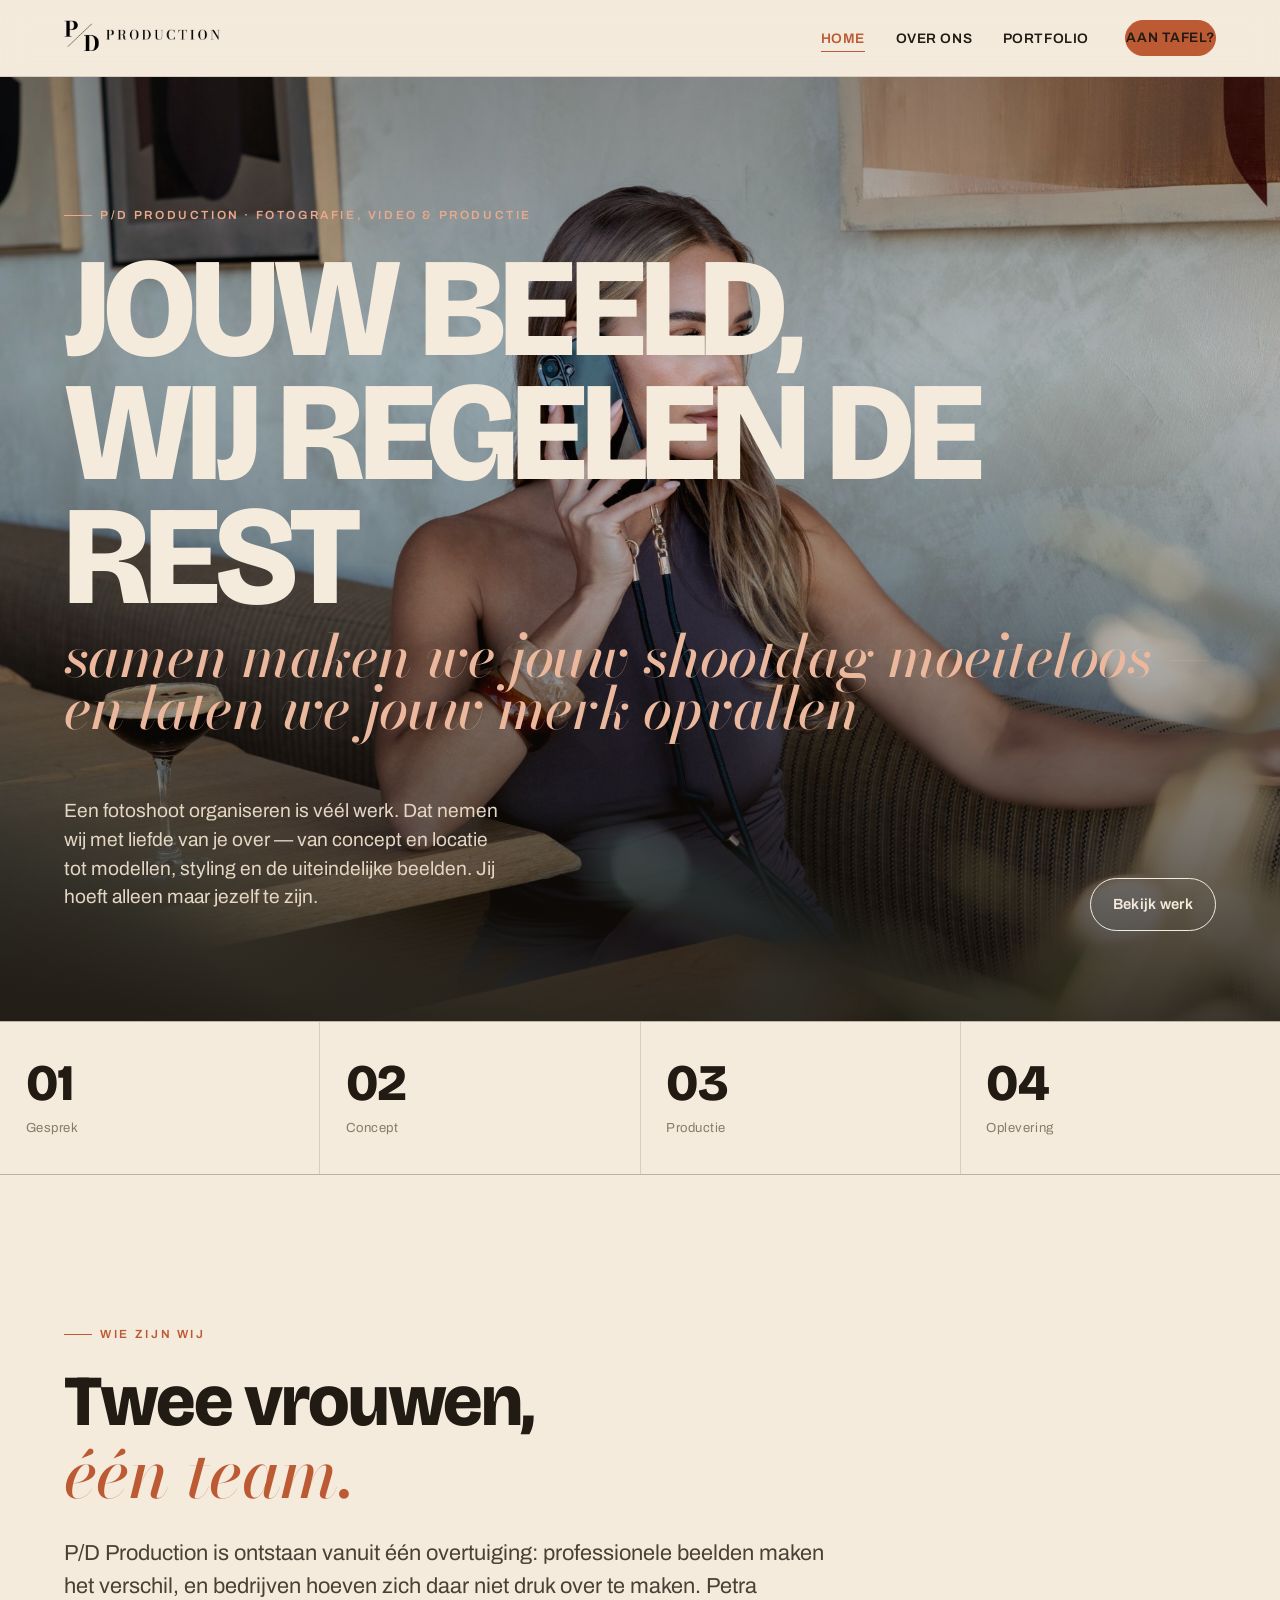
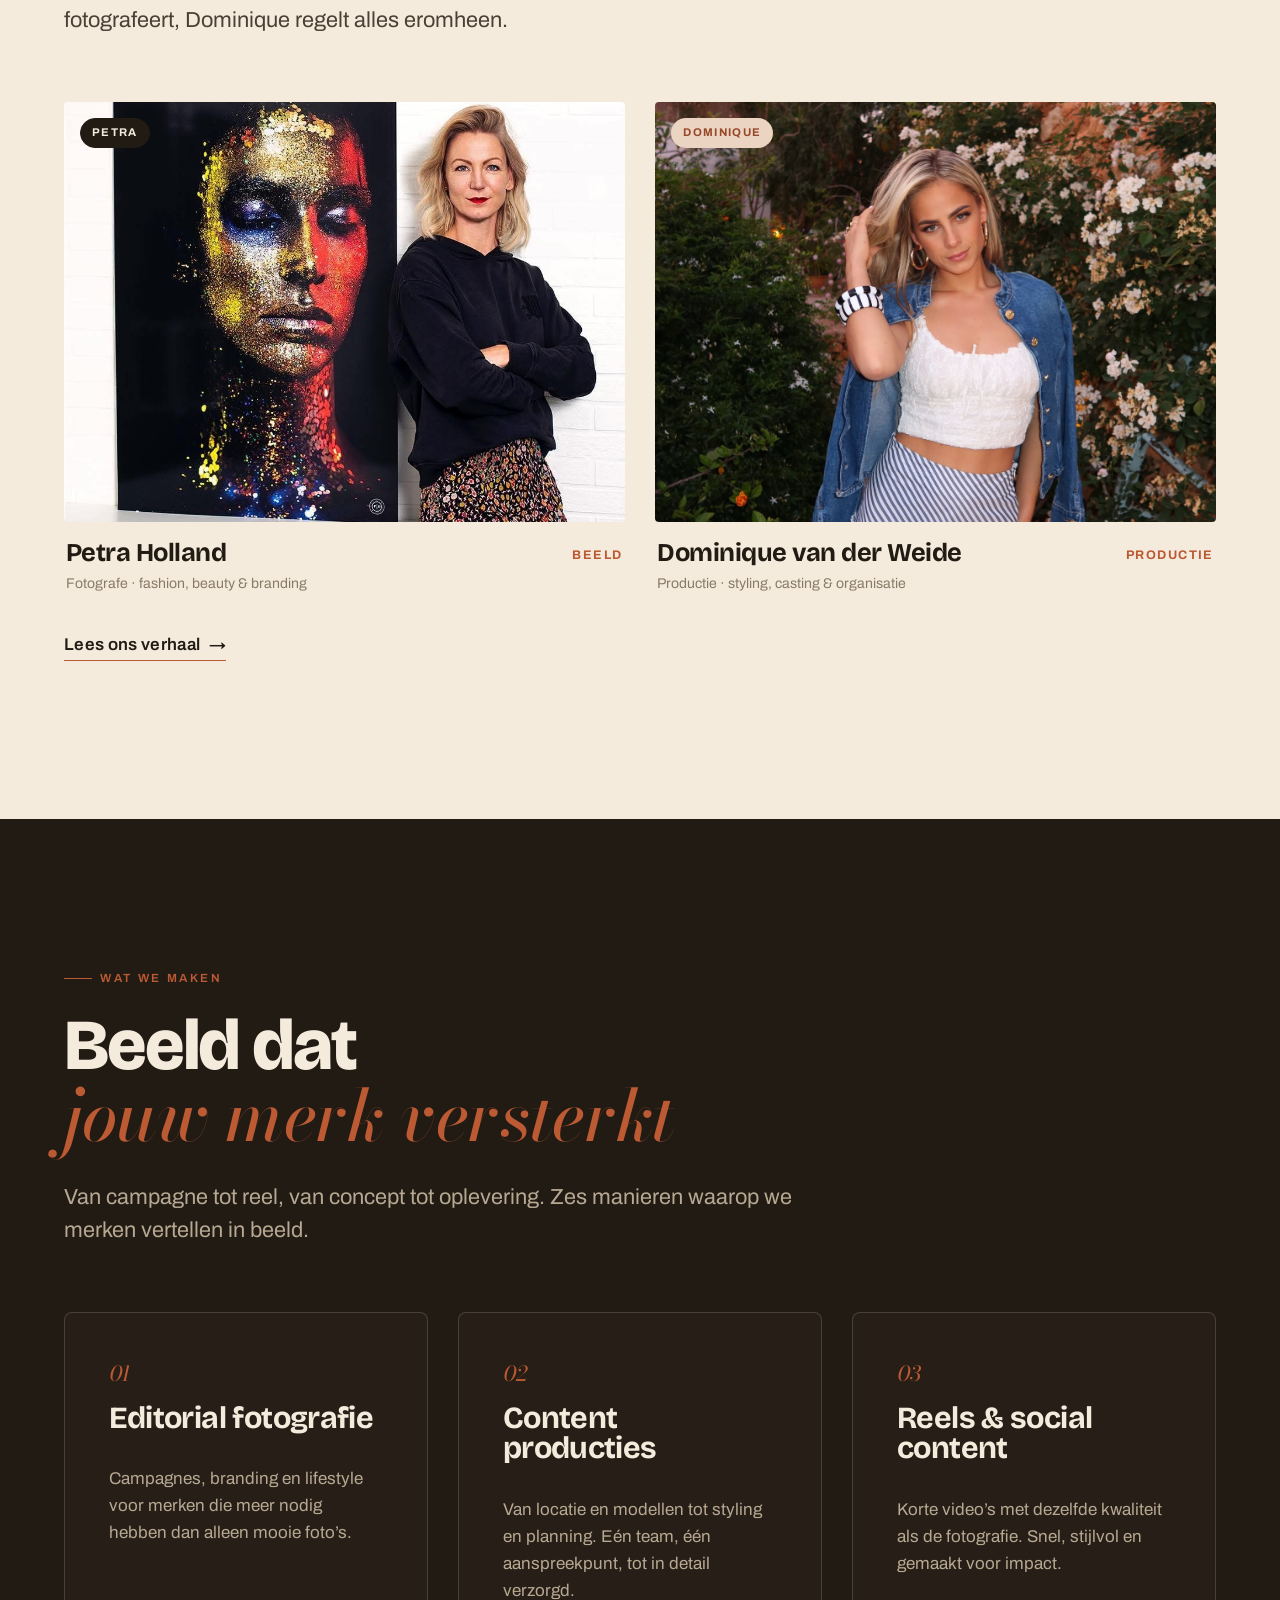
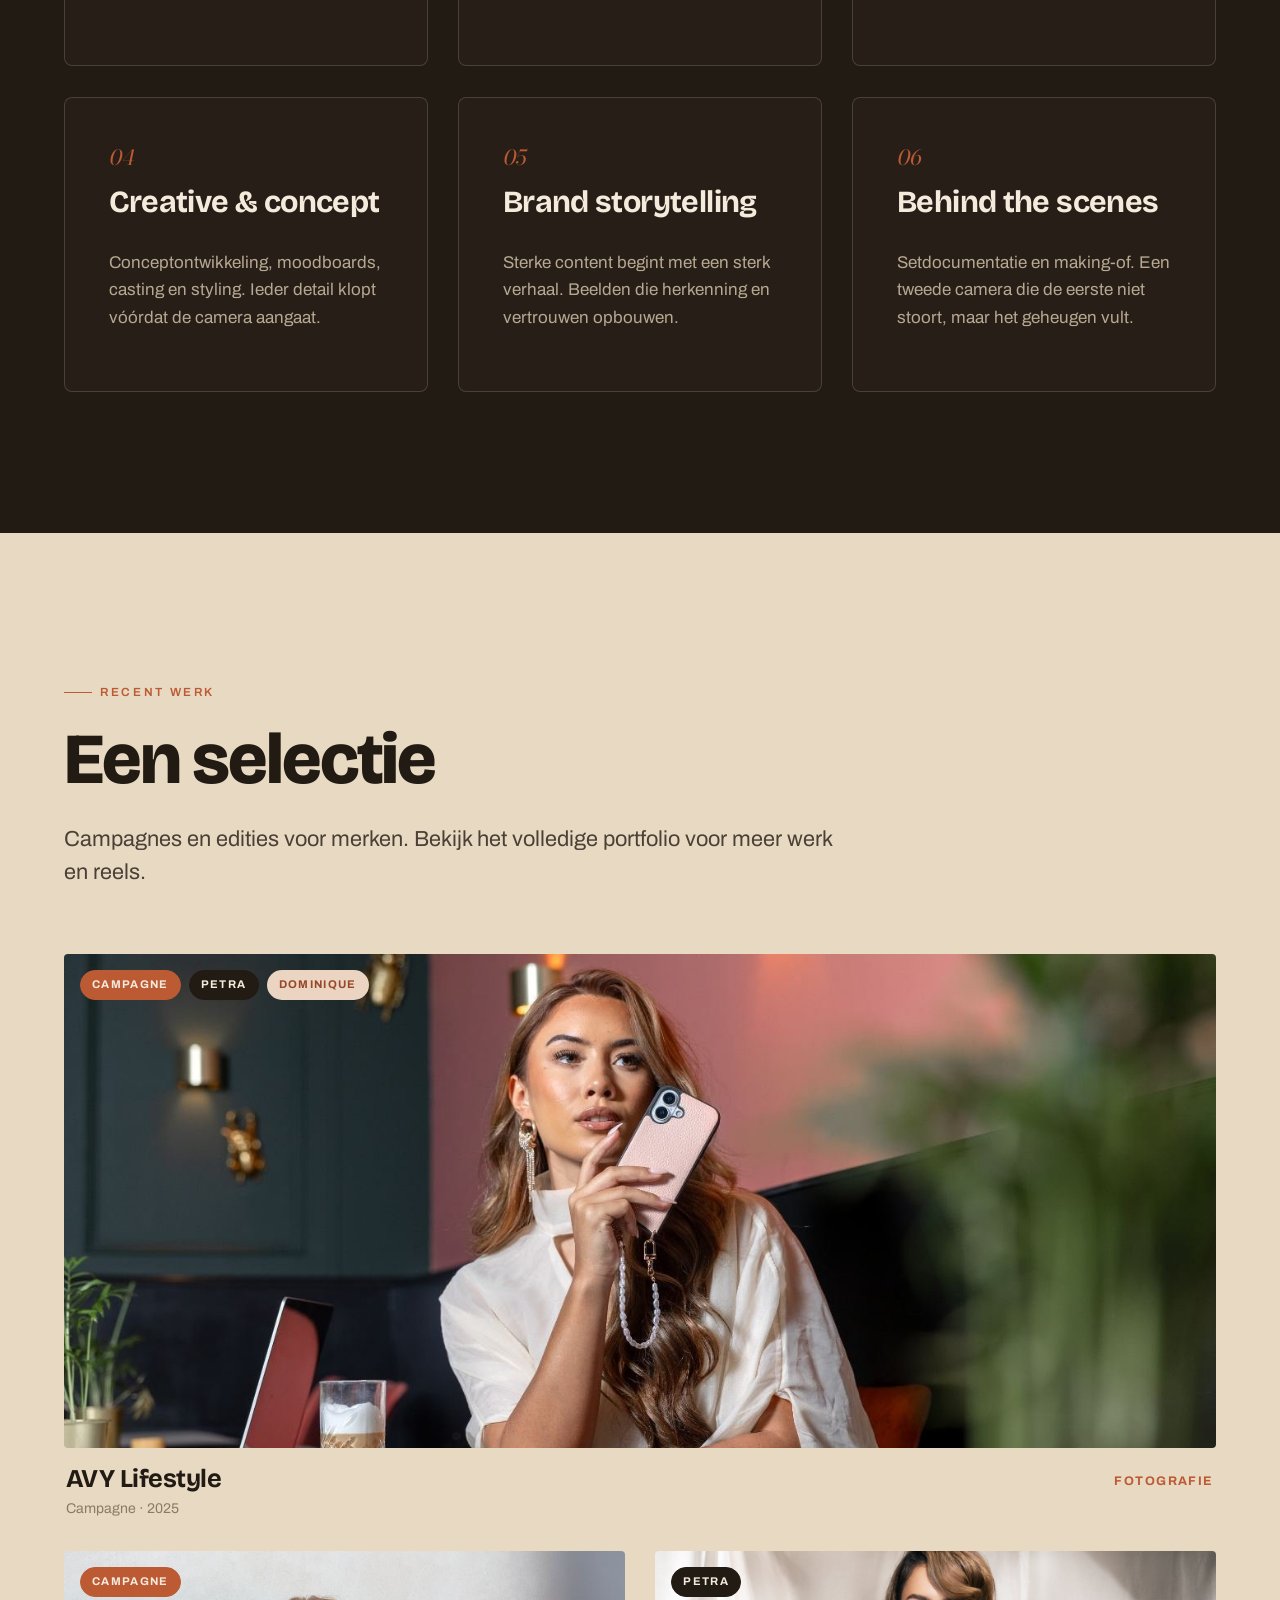
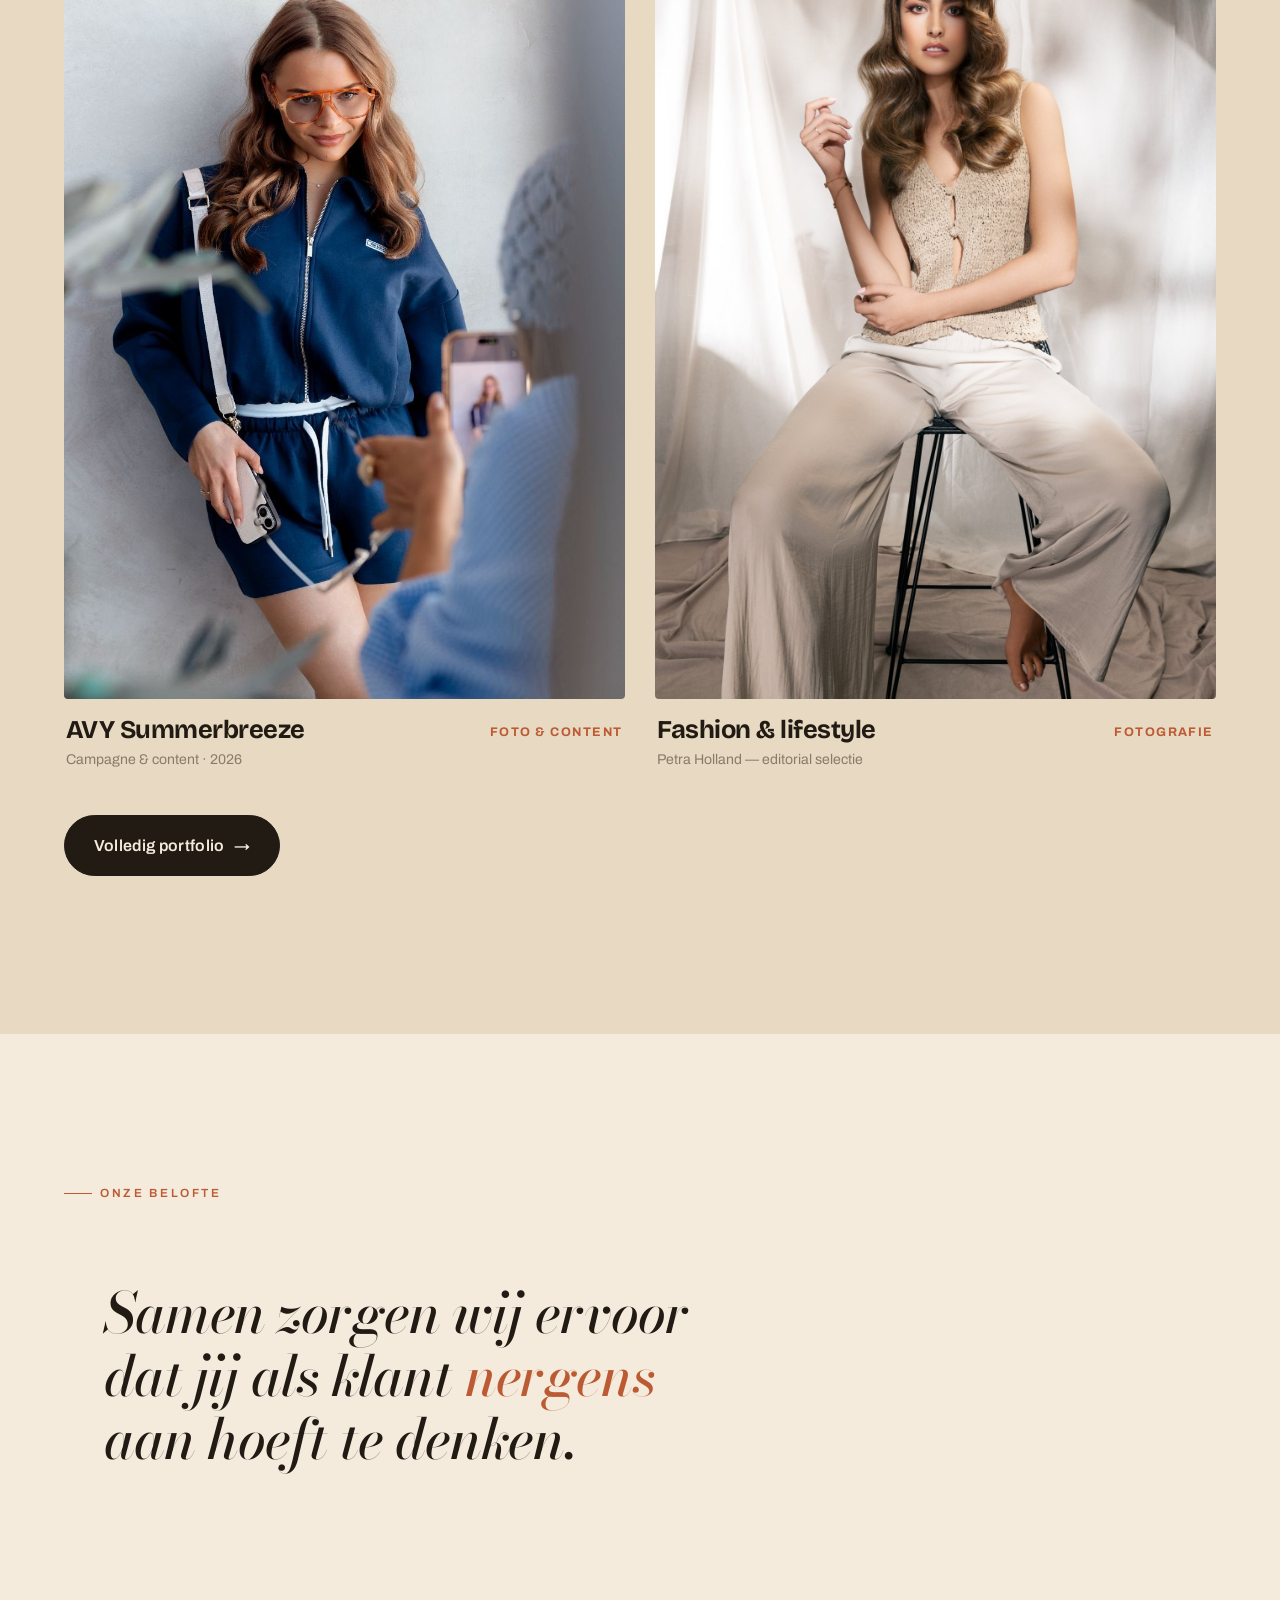
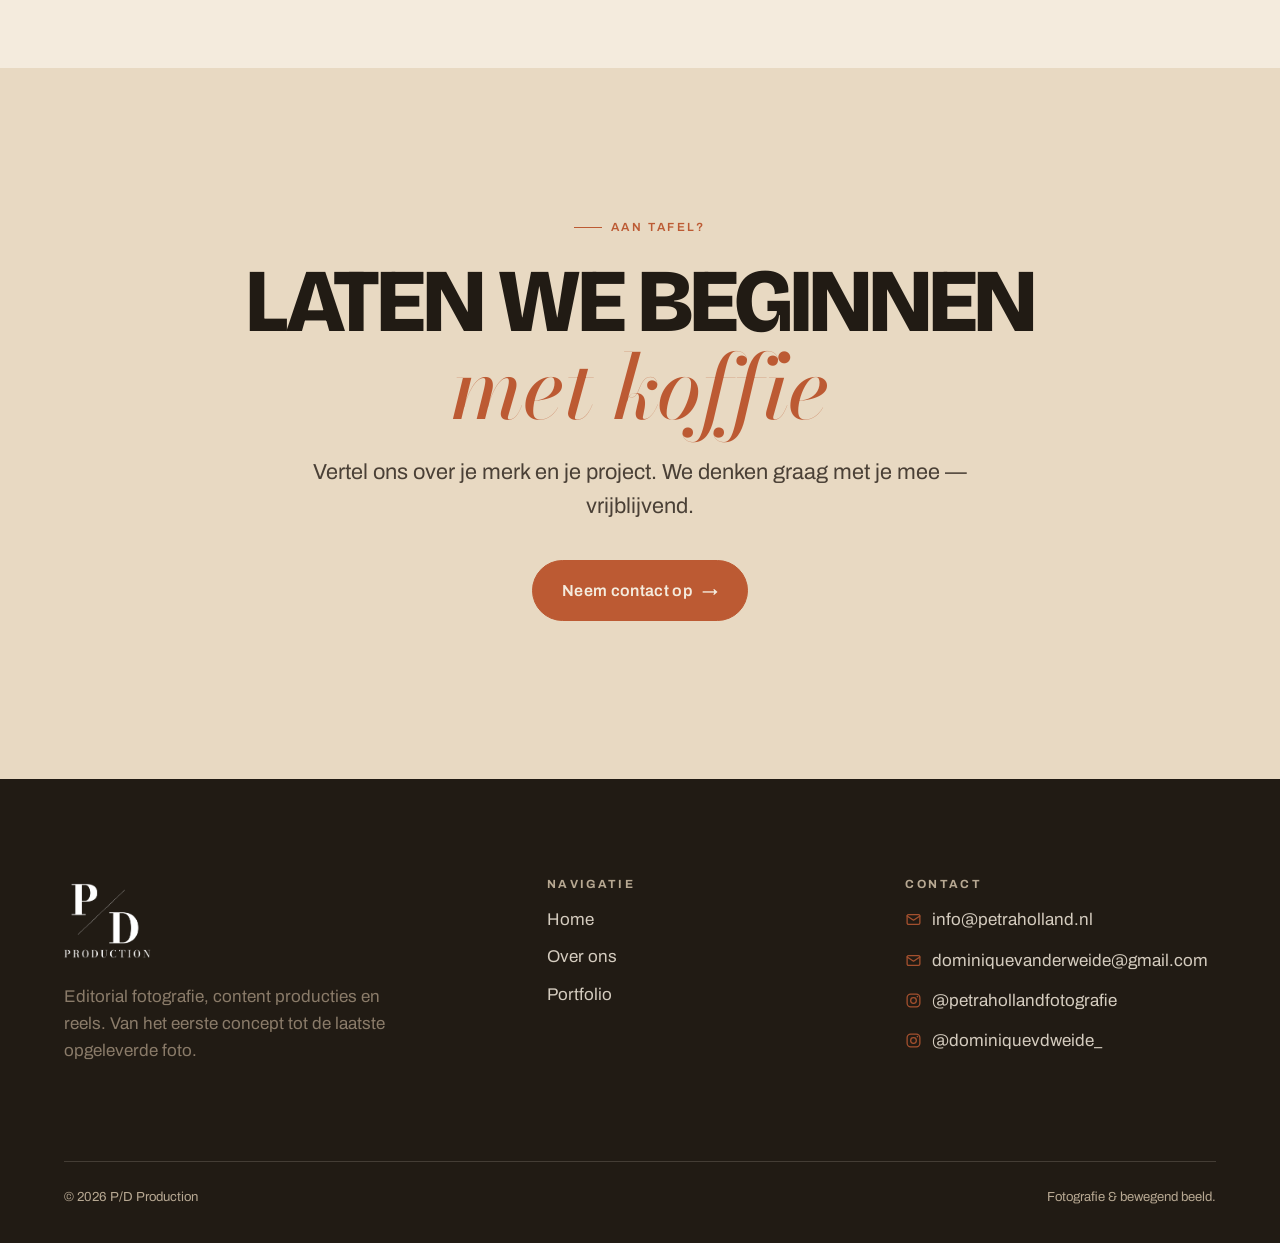
==== index.html @ 67fd585c "site" ====
<!DOCTYPE html>
<html lang="nl">
<head>
<meta charset="UTF-8" />
<meta name="viewport" content="width=device-width, initial-scale=1.0" />
<title>P/D Production — Fotografie &amp; bewegend beeld</title>
<meta name="description" content="P/D Production — Petra Holland & Dominique van der Weide. Editorial fotografie, content producties en reels voor merken. Wij maken content die verbindt." />
<link rel="preconnect" href="https://fonts.googleapis.com" />
<link rel="preconnect" href="https://fonts.gstatic.com" crossorigin />
<link href="https://fonts.googleapis.com/css2?family=Archivo:wght@400;500;600;700&family=Bodoni+Moda:ital,opsz,wght@0,6..96,500;0,6..96,600;1,6..96,500;1,6..96,600&family=Bricolage+Grotesque:opsz,wght@12..96,400;12..96,600;12..96,700;12..96,800&display=swap" rel="stylesheet" />
<link rel="stylesheet" href="styles.css" />
</head>
<body>

<!-- ============ NAV ============ -->
<header class="site-nav" data-screen-label="nav">
  <div class="container nav-inner">
    <a class="brand" href="index.html" aria-label="P/D Production — home"><img class="brand-logo" src="images/logo.png" alt="P/D Production" /></a>
    <button class="nav-toggle" aria-label="Menu" aria-expanded="false"><span></span></button>
    <ul class="nav-links">
      <li><a href="index.html" aria-current="page">Home</a></li>
      <li><a href="over-ons.html">Over ons</a></li>
      <li><a href="portfolio.html">Portfolio</a></li>
      <li class="nav-cta"><a class="btn btn--solid" href="contact.html">Aan tafel?</a></li>
    </ul>
  </div>
</header>

<main>

<!-- ============ HERO ============ -->
<section class="hero" data-screen-label="hero">
  <div class="hero__media">
    <img src="images/hero.jpeg" alt="P/D Production — branding fotografie" />
  </div>
  <div class="hero__scrim"></div>
  <div class="container hero__inner">
    <p class="eyebrow reveal">P/D Production · Fotografie, video &amp; productie</p>
    <h1 class="hero__title reveal" data-delay="1">Jouw beeld,<br />wij regelen de rest<span class="serif-accent">samen maken we jouw shootdag moeiteloos — en laten we jouw merk opvallen</span></h1>
    <div class="hero__row reveal" data-delay="2">
      <p class="hero__sub">Een fotoshoot organiseren is véél werk. Dat nemen wij met liefde van je over — van concept en locatie tot modellen, styling en de uiteindelijke beelden. Jij hoeft alleen maar jezelf te zijn.</p>
      <div class="hero__actions">
        <a class="btn btn--ghost" href="portfolio.html" style="--c:var(--on-dark);">Bekijk werk</a>
      </div>
    </div>
  </div>
</section>

<!-- ============ PROCESS STRIP ============ -->
<section aria-label="Werkwijze">
  <div class="metastrip">
    <div class="reveal"><div class="num">01</div><div class="lbl">Gesprek</div></div>
    <div class="reveal" data-delay="1"><div class="num">02</div><div class="lbl">Concept</div></div>
    <div class="reveal" data-delay="2"><div class="num">03</div><div class="lbl">Productie</div></div>
    <div class="reveal" data-delay="3"><div class="num">04</div><div class="lbl">Oplevering</div></div>
  </div>
</section>

<!-- ============ INTRO ============ -->
<section class="section">
  <div class="container">
    <div class="sec-head">
      <div>
        <p class="eyebrow reveal">Wie zijn wij</p>
        <h2 class="h-xl reveal" data-delay="1">Twee vrouwen,<br /><span class="serif-accent">één team.</span></h2>
      </div>
      <p class="lead measure reveal" data-delay="2">P/D Production is ontstaan vanuit één overtuiging: professionele beelden maken het verschil, en bedrijven hoeven zich daar niet druk over te maken. Petra fotografeert, Dominique regelt alles eromheen.</p>
    </div>
    <div class="proj-grid">
      <a class="proj reveal" href="over-ons.html#petra">
        <div class="proj__media ar-4-3">
          <div class="proj__tags"><span class="tag tag--pet">Petra</span></div>
          <img src="images/petra.jpg" alt="Petra Holland" />
        </div>
        <div class="proj__body">
          <div><div class="proj__title">Petra Holland</div><div class="proj__meta">Fotografe · fashion, beauty &amp; branding</div></div>
          <span class="proj__cat">Beeld</span>
        </div>
      </a>
      <a class="proj reveal" data-delay="1" href="over-ons.html#dominique">
        <div class="proj__media ar-4-3">
          <div class="proj__tags"><span class="tag tag--dom">Dominique</span></div>
          <img src="images/dominique.jpg" alt="Dominique van der Weide" />
        </div>
        <div class="proj__body">
          <div><div class="proj__title">Dominique van der Weide</div><div class="proj__meta">Productie · styling, casting &amp; organisatie</div></div>
          <span class="proj__cat">Productie</span>
        </div>
      </a>
    </div>
    <p style="margin-top:36px;" class="reveal"><a class="text-link" href="over-ons.html">Lees ons verhaal <span aria-hidden="true">→</span></a></p>
  </div>
</section>

<!-- ============ SERVICES ============ -->
<section class="section section--dark" id="diensten" data-screen-label="diensten">
  <div class="container">
    <div class="sec-head">
      <div>
        <p class="eyebrow reveal">Wat we maken</p>
        <h2 class="h-xl reveal" data-delay="1">Beeld dat<br /><span class="serif-accent">jouw merk versterkt</span></h2>
      </div>
      <p class="lead measure reveal" data-delay="2">Van campagne tot reel, van concept tot oplevering. Zes manieren waarop we merken vertellen in beeld.</p>
    </div>

    <div class="svc-grid svc-grid--3">
      <article class="svc reveal"><div class="svc__num">01</div><h3 class="svc__title">Editorial fotografie</h3><p class="muted">Campagnes, branding en lifestyle voor merken die meer nodig hebben dan alleen mooie foto&rsquo;s.</p></article>
      <article class="svc reveal" data-delay="1"><div class="svc__num">02</div><h3 class="svc__title">Content producties</h3><p class="muted">Van locatie en modellen tot styling en planning. Eén team, één aanspreekpunt, tot in detail verzorgd.</p></article>
      <article class="svc reveal" data-delay="2"><div class="svc__num">03</div><h3 class="svc__title">Reels &amp; social content</h3><p class="muted">Korte video&rsquo;s met dezelfde kwaliteit als de fotografie. Snel, stijlvol en gemaakt voor impact.</p></article>
      <article class="svc reveal"><div class="svc__num">04</div><h3 class="svc__title">Creative &amp; concept</h3><p class="muted">Conceptontwikkeling, moodboards, casting en styling. Ieder detail klopt vóórdat de camera aangaat.</p></article>
      <article class="svc reveal" data-delay="1"><div class="svc__num">05</div><h3 class="svc__title">Brand storytelling</h3><p class="muted">Sterke content begint met een sterk verhaal. Beelden die herkenning en vertrouwen opbouwen.</p></article>
      <article class="svc reveal" data-delay="2"><div class="svc__num">06</div><h3 class="svc__title">Behind the scenes</h3><p class="muted">Setdocumentatie en making-of. Een tweede camera die de eerste niet stoort, maar het geheugen vult.</p></article>
    </div>
  </div>
</section>

<!-- ============ FEATURED WORK ============ -->
<section class="section section--sand" data-screen-label="featured-werk">
  <div class="container">
    <div class="sec-head">
      <div>
        <p class="eyebrow reveal">Recent werk</p>
        <h2 class="h-xl reveal" data-delay="1">Een selectie</h2>
      </div>
      <p class="lead measure reveal" data-delay="2">Campagnes en edities voor merken. Bekijk het volledige portfolio voor meer werk en reels.</p>
    </div>

    <div class="proj-grid">
      <article class="proj proj--wide reveal">
        <div class="proj__media ar-21-9">
          <div class="proj__tags"><span class="tag tag--accent">Campagne</span><span class="tag tag--pet">Petra</span><span class="tag tag--dom">Dominique</span></div>
          <img src="images/image11.jpeg" alt="AVY Lifestyle — campagne 2025" />
        </div>
        <div class="proj__body">
          <div><div class="proj__title">AVY Lifestyle</div><div class="proj__meta">Campagne · 2025</div></div>
          <span class="proj__cat">Fotografie</span>
        </div>
      </article>

      <article class="proj proj--tall reveal">
        <div class="proj__media ar-3-4">
          <div class="proj__tags"><span class="tag tag--accent">Campagne</span></div>
          <img src="images/image5.jpeg" alt="AVY Summerbreeze — campagne 2026" />
        </div>
        <div class="proj__body">
          <div><div class="proj__title">AVY Summerbreeze</div><div class="proj__meta">Campagne &amp; content · 2026</div></div>
          <span class="proj__cat">Foto &amp; content</span>
        </div>
      </article>

      <article class="proj proj--tall reveal" data-delay="1">
        <div class="proj__media ar-3-4">
          <div class="proj__tags"><span class="tag tag--pet">Petra</span></div>
          <img src="images/image17.jpeg" alt="Petra Holland — fashion editorial" />
        </div>
        <div class="proj__body">
          <div><div class="proj__title">Fashion &amp; lifestyle</div><div class="proj__meta">Petra Holland — editorial selectie</div></div>
          <span class="proj__cat">Fotografie</span>
        </div>
      </article>
    </div>

    <p style="margin-top:44px;" class="reveal"><a class="btn btn--ink btn--lg" href="portfolio.html">Volledig portfolio <span class="arrow" aria-hidden="true">→</span></a></p>
  </div>
</section>

<!-- ============ QUOTE ============ -->
<section class="section">
  <div class="container">
    <p class="eyebrow reveal">Onze belofte</p>
    <blockquote class="bigquote reveal" data-delay="1">Samen zorgen wij ervoor dat jij als klant <em>nergens</em> aan hoeft te denken.</blockquote>
  </div>
</section>

<!-- ============ CTA ============ -->
<section class="section section--sand cta" data-screen-label="cta">
  <div class="container">
    <p class="eyebrow eyebrow--center reveal">Aan tafel?</p>
    <h2 class="cta__title reveal" data-delay="1">Laten we beginnen<br /><span class="serif-accent">met koffie</span></h2>
    <p class="lead reveal" data-delay="2" style="margin:24px auto 36px;text-align:center;">Vertel ons over je merk en je project. We denken graag met je mee — vrijblijvend.</p>
    <p class="reveal" data-delay="3"><a class="btn btn--solid btn--lg" href="contact.html">Neem contact op <span class="arrow" aria-hidden="true">→</span></a></p>
  </div>
</section>

</main>

<!-- ============ FOOTER ============ -->
<footer class="site-footer">
  <div class="container">
    <div class="footer-grid">
      <div>
        <img class="footer-logo" src="images/logo-white.png" alt="P/D Production" />
        <p class="muted" style="max-width:34ch;margin-top:20px;">Editorial fotografie, content producties en reels. Van het eerste concept tot de laatste opgeleverde foto.</p>
      </div>
      <div class="footer-col">
        <h4>Navigatie</h4>
        <ul>
          <li><a href="index.html">Home</a></li>
          <li><a href="over-ons.html">Over ons</a></li>
          <li><a href="portfolio.html">Portfolio</a></li>
            </ul>
      </div>
      <div class="footer-col">
        <h4>Contact</h4>
        <ul class="contact-list">
          <li><a href="mailto:info@petraholland.nl"><svg viewBox="0 0 24 24" fill="none" stroke="currentColor" stroke-width="1.8" stroke-linecap="round" stroke-linejoin="round"><rect x="3" y="5" width="18" height="14" rx="2"/><path d="m3 7 9 6 9-6"/></svg>info@petraholland.nl</a></li>
          <li><a href="mailto:dominiquevanderweide@gmail.com"><svg viewBox="0 0 24 24" fill="none" stroke="currentColor" stroke-width="1.8" stroke-linecap="round" stroke-linejoin="round"><rect x="3" y="5" width="18" height="14" rx="2"/><path d="m3 7 9 6 9-6"/></svg>dominiquevanderweide@gmail.com</a></li>
          <li><a href="https://instagram.com/petrahollandfotografie" target="_blank" rel="noopener"><svg viewBox="0 0 24 24" fill="none" stroke="currentColor" stroke-width="1.8" stroke-linecap="round" stroke-linejoin="round"><rect x="3" y="3" width="18" height="18" rx="5"/><circle cx="12" cy="12" r="4"/><circle cx="17.5" cy="6.5" r="1.1" fill="currentColor" stroke="none"/></svg>@petrahollandfotografie</a></li>
          <li><a href="https://instagram.com/dominiquevdweide_" target="_blank" rel="noopener"><svg viewBox="0 0 24 24" fill="none" stroke="currentColor" stroke-width="1.8" stroke-linecap="round" stroke-linejoin="round"><rect x="3" y="3" width="18" height="18" rx="5"/><circle cx="12" cy="12" r="4"/><circle cx="17.5" cy="6.5" r="1.1" fill="currentColor" stroke="none"/></svg>@dominiquevdweide_</a></li>
        </ul>
      </div>
    </div>
    <div class="footer-bottom">
      <span>© <span data-year>2026</span> P/D Production</span>
      <span>Fotografie &amp; bewegend beeld.</span>
    </div>
  </div>
</footer>

<!-- ============ VIDEO MODAL ============ -->
<div class="video-modal" id="video-modal" aria-hidden="true" role="dialog" aria-modal="true" aria-label="Video">
  <div class="video-modal__dialog">
    <div class="video-modal__head">
      <span class="video-modal__title">Reel</span>
      <button class="video-modal__close" data-close aria-label="Sluiten"><svg viewBox="0 0 24 24" fill="none" stroke="currentColor" stroke-width="2"><path d="M6 6l12 12M18 6L6 18"/></svg></button>
    </div>
    <div class="video-modal__stage">
      <iframe class="video-modal__frame" allow="autoplay; fullscreen; picture-in-picture" allowfullscreen style="display:none;"></iframe>
      <div class="video-modal__placeholder">
        <span class="pico"><svg viewBox="0 0 24 24" fill="currentColor"><path d="M8 5v14l11-7z"/></svg></span>
        <strong>Reel laden…</strong>
        <p style="margin:0;max-width:42ch;">Lukt het afspelen niet? Controleer in Vimeo of insluiten is toegestaan.</p>
      </div>
    </div>
  </div>
</div>

<template id="__bundler_thumbnail" data-bg-color="#F4EBDD">
  <svg viewBox="0 0 1200 800" xmlns="http://www.w3.org/2000/svg">
    <rect width="1200" height="800" fill="#F4EBDD"/>
    <text x="600" y="430" text-anchor="middle" font-family="Georgia, 'Times New Roman', serif" font-size="300" fill="#211B14">P/D</text>
    <text x="600" y="520" text-anchor="middle" font-family="Georgia, serif" font-size="58" letter-spacing="20" fill="#211B14">PRODUCTION</text>
  </svg>
</template>

<script src="site.js"></script>
<script src="tweaks.js"></script>
</body>
</html>
---- styles.css ----
/* =========================================================
   Dominique & Petra — shared stylesheet
   Bold editorial · warm & earthy
   ========================================================= */

:root {
  /* Palette — warm earthy */
  --paper:      #F4EBDD;  /* primary cream background */
  --sand:       #E8D9C2;  /* secondary panel */
  --sand-soft:  #EFE3D2;
  --ink:        #211B14;  /* deep espresso (near-black, warm) */
  --ink-soft:   #4A4036;
  --muted:      #8A7B69;
  --accent:     #BC5A33;  /* terracotta */
  --accent-deep:#97431F;
  --on-dark:    #F4EBDD;
  --on-dark-mut:#B7A892;
  --line:       rgba(33, 27, 20, 0.14);
  --line-dark:  rgba(244, 235, 221, 0.16);

  /* Type */
  --font-display: "Bricolage Grotesque", system-ui, sans-serif;
  --font-serif:   "Bodoni Moda", Georgia, serif;
  --font-body:    "Archivo", system-ui, sans-serif;

  /* Spacing & shape */
  --r:    4px;
  --r-lg: 8px;
  --container: 1280px;
  --gutter: clamp(20px, 5vw, 64px);

  --ease: cubic-bezier(0.22, 1, 0.36, 1);
}

/* ---------- Reset ---------- */
*, *::before, *::after { box-sizing: border-box; }
html { -webkit-text-size-adjust: 100%; scroll-behavior: smooth; }
@media (prefers-reduced-motion: reduce) { html { scroll-behavior: auto; } }
body {
  margin: 0;
  background: var(--paper);
  color: var(--ink);
  font-family: var(--font-body);
  font-size: 17px;
  line-height: 1.6;
  -webkit-font-smoothing: antialiased;
  text-rendering: optimizeLegibility;
}
img { display: block; max-width: 100%; }
a { color: inherit; text-decoration: none; }
button { font: inherit; color: inherit; cursor: pointer; }
::selection { background: var(--accent); color: var(--paper); }

/* ---------- Layout helpers ---------- */
.container { width: 100%; max-width: var(--container); margin-inline: auto; padding-inline: var(--gutter); }
.section { padding-block: clamp(72px, 11vw, 156px); }
.section--tight { padding-block: clamp(48px, 7vw, 96px); }
.section--dark { background: var(--ink); color: var(--on-dark); }
.section--sand { background: var(--sand); }
.section--dark .muted,
.section--dark .lead { color: var(--on-dark-mut); }

/* ---------- Typography ---------- */
.eyebrow {
  font-family: var(--font-body);
  font-size: 0.74rem;
  font-weight: 600;
  letter-spacing: 0.22em;
  text-transform: uppercase;
  color: var(--accent);
  display: inline-flex;
  align-items: center;
  gap: 0.7em;
  margin: 0 0 1.4rem;
}
.eyebrow::before {
  content: "";
  width: 28px; height: 1px;
  background: currentColor;
  display: inline-block;
}
.eyebrow--center { justify-content: center; }

h1, h2, h3, h4 { font-family: var(--font-display); font-weight: 800; line-height: 0.98; letter-spacing: -0.02em; margin: 0; }
.display {
  font-size: clamp(3.1rem, 9.4vw, 8.6rem);
  line-height: 0.92;
  letter-spacing: -0.035em;
  text-transform: uppercase;
}
/* Page headers — safer scale so long words never collide with following text */
.page-title {
  font-family: var(--font-display); font-weight: 800;
  font-size: clamp(2.7rem, 6.6vw, 5.9rem);
  line-height: 0.95; letter-spacing: -0.035em; text-transform: uppercase;
  text-wrap: balance; margin: 0;
}
.h-xl { font-size: clamp(2.4rem, 5.6vw, 4.6rem); line-height: 0.98; letter-spacing: -0.03em; }
.h-lg { font-size: clamp(1.9rem, 3.6vw, 3rem); }
.h-md { font-size: clamp(1.45rem, 2.4vw, 2rem); }
.serif-accent { font-family: var(--font-serif); font-style: italic; font-weight: 500; letter-spacing: -0.01em; text-transform: none; color: var(--accent); }
.lead { font-size: clamp(1.12rem, 1.7vw, 1.42rem); line-height: 1.55; color: var(--ink-soft); max-width: 60ch; }
.muted { color: var(--muted); }
.measure { max-width: 64ch; }

/* ---------- Buttons ---------- */
.btn {
  --c: var(--ink);
  display: inline-flex; align-items: center; gap: 0.6em;
  font-family: var(--font-body);
  font-weight: 600;
  font-size: 0.92rem;
  letter-spacing: 0.02em;
  padding: 0.95em 1.5em;
  border: 1.5px solid var(--c);
  border-radius: 100px;
  background: transparent;
  color: var(--c);
  white-space: nowrap;
  transition: background .35s var(--ease), color .35s var(--ease), transform .35s var(--ease);
}
.btn:hover { transform: translateY(-2px); }
.btn--solid { background: var(--accent); border-color: var(--accent); color: var(--paper); }
.btn--solid:hover { background: var(--accent-deep); border-color: var(--accent-deep); }
.btn--ink { background: var(--ink); border-color: var(--ink); color: var(--paper); }
.btn--ink:hover { background: var(--accent); border-color: var(--accent); }
.btn--ghost:hover { background: var(--ink); color: var(--paper); }
.section--dark .btn--ghost { --c: var(--on-dark); }
.section--dark .btn--ghost:hover { background: var(--paper); color: var(--ink); }
.btn .arrow { transition: transform .35s var(--ease); }
.btn:hover .arrow { transform: translateX(4px); }
.btn--lg { font-size: 1rem; padding: 1.05em 1.8em; }

.text-link {
  display: inline-flex; align-items: center; gap: 0.5em;
  font-weight: 600; letter-spacing: 0.02em;
  border-bottom: 1.5px solid var(--accent);
  padding-bottom: 2px;
  transition: gap .3s var(--ease), color .3s var(--ease);
}
.text-link:hover { gap: 0.9em; color: var(--accent); }

/* ---------- Navigation ---------- */
.site-nav {
  position: sticky; top: 0; z-index: 60;
  background: color-mix(in srgb, var(--paper) 86%, transparent);
  backdrop-filter: blur(14px);
  border-bottom: 1px solid var(--line);
}
.site-nav.on-dark { background: color-mix(in srgb, var(--ink) 80%, transparent); border-bottom-color: var(--line-dark); color: var(--on-dark); }
.nav-inner { display: flex; align-items: center; justify-content: space-between; height: 76px; }
.brand { display: flex; align-items: baseline; gap: 0.5ch; font-family: var(--font-display); font-weight: 800; font-size: 1.18rem; letter-spacing: -0.02em; text-transform: uppercase; }
.brand .amp { color: var(--accent); font-family: var(--font-serif); font-style: italic; font-weight: 500; text-transform: none; }
.nav-links { display: flex; align-items: center; gap: clamp(18px, 2.4vw, 40px); list-style: none; margin: 0; padding: 0; }
.nav-links a {
  font-size: 0.86rem; font-weight: 600; letter-spacing: 0.04em; text-transform: uppercase;
  padding: 6px 0; position: relative; color: inherit;
}
.nav-links a::after {
  content: ""; position: absolute; left: 0; bottom: 0; height: 1.5px; width: 0; background: var(--accent);
  transition: width .35s var(--ease);
}
.nav-links a:hover::after, .nav-links a[aria-current="page"]::after { width: 100%; }
.nav-links a[aria-current="page"] { color: var(--accent); }
.nav-cta { margin-left: 6px; }
.nav-toggle { display: none; width: 44px; height: 44px; border: none; background: none; align-items: center; justify-content: center; }
.nav-toggle span, .nav-toggle span::before, .nav-toggle span::after {
  content: ""; display: block; width: 24px; height: 2px; background: currentColor; transition: transform .3s var(--ease), opacity .3s var(--ease);
}
.nav-toggle span::before { transform: translateY(-7px); }
.nav-toggle span::after  { transform: translateY(5px); }
.nav-toggle[aria-expanded="true"] span { background: transparent; }
.nav-toggle[aria-expanded="true"] span::before { transform: rotate(45deg); }
.nav-toggle[aria-expanded="true"] span::after  { transform: rotate(-45deg); }

@media (max-width: 860px) {
  .nav-toggle { display: inline-flex; }
  .nav-links {
    position: fixed; inset: 76px 0 auto 0;
    flex-direction: column; align-items: flex-start; gap: 0;
    background: var(--ink); color: var(--on-dark);
    padding: 16px var(--gutter) 40px;
    transform: translateY(-120%); transition: transform .4s var(--ease);
    border-bottom: 1px solid var(--line-dark);
  }
  .nav-links.open { transform: translateY(0); }
  .nav-links a { font-size: 1.5rem; font-family: var(--font-display); padding: 14px 0; width: 100%; text-transform: none; letter-spacing: -0.01em; }
  .nav-links li { width: 100%; }
  .nav-cta { margin: 14px 0 0; }
}

/* ---------- Footer ---------- */
.site-footer { background: var(--ink); color: var(--on-dark); padding-block: clamp(56px, 8vw, 100px) 36px; }
.footer-grid { display: grid; grid-template-columns: 1.4fr 1fr 1fr; gap: 48px; align-items: start; }
.footer-mark { font-family: var(--font-display); font-weight: 800; font-size: clamp(2.4rem, 5vw, 3.6rem); line-height: 0.95; text-transform: uppercase; letter-spacing: -0.03em; }
.footer-mark .amp { color: var(--accent); font-family: var(--font-serif); font-style: italic; font-weight: 500; text-transform: none; }
.footer-col h4 { font-family: var(--font-body); font-size: 0.74rem; font-weight: 700; letter-spacing: 0.2em; text-transform: uppercase; color: var(--on-dark-mut); margin-bottom: 16px; }
.footer-col ul { list-style: none; margin: 0; padding: 0; display: flex; flex-direction: column; gap: 10px; }
.footer-col a { color: var(--on-dark); opacity: 0.85; transition: color .3s, opacity .3s; }
.footer-col a:hover { color: var(--accent); opacity: 1; }
/* contact-rij met icoon (mail / instagram) */
.footer-col .contact-list a { display: inline-flex; align-items: center; gap: 10px; }
.footer-col .contact-list svg { width: 17px; height: 17px; flex: 0 0 auto; color: var(--accent); }
.footer-bottom { display: flex; justify-content: space-between; flex-wrap: wrap; gap: 12px; margin-top: clamp(48px, 7vw, 80px); padding-top: 24px; border-top: 1px solid var(--line-dark); font-size: 0.82rem; color: var(--on-dark-mut); }
@media (max-width: 760px) { .footer-grid { grid-template-columns: 1fr 1fr; gap: 36px; } .footer-mark { grid-column: 1 / -1; } }

/* ---------- Image slot styling ---------- */
image-slot { background: var(--sand); --slot-bg: var(--sand); }
.section--dark image-slot { background: #2c2419; }

/* ---------- Real images in media frames ---------- */
.proj__media img, .hero__media img { width: 100%; height: 100%; object-fit: cover; display: block; transition: transform .8s var(--ease); }
.proj:hover .proj__media img { transform: scale(1.04); }
.profile__photo img { width: 100%; display: block; border-radius: 6px; }
.about-portrait img { width: 100%; display: block; border-radius: 6px; }

/* ---------- Brand logo ---------- */
.brand-logo { height: 40px; width: auto; display: block; }
.site-nav.on-dark .brand-logo { filter: invert(1) brightness(1.6); }
.footer-logo { height: 84px; width: auto; display: block; }

/* ---------- Masonry gallery (Selectie) ---------- */
.masonry { columns: 3; column-gap: clamp(12px, 1.6vw, 22px); }
@media (max-width: 860px) { .masonry { columns: 2; } }
@media (max-width: 520px) { .masonry { columns: 1; } }
.masonry figure { break-inside: avoid; margin: 0 0 clamp(12px, 1.6vw, 22px); border-radius: var(--r); overflow: hidden; background: var(--sand); }
.masonry img { width: 100%; display: block; transition: transform .8s var(--ease), filter .5s var(--ease); }
.masonry figure:hover img { transform: scale(1.04); }

/* ---------- Portfolio masonry cards ---------- */
.pf-masonry { columns: 3; column-gap: clamp(14px, 1.8vw, 28px); }
@media (max-width: 900px) { .pf-masonry { columns: 2; } }
@media (max-width: 560px) { .pf-masonry { columns: 1; } }
.m-item { break-inside: avoid; margin: 0 0 clamp(26px, 3vw, 46px); display: inline-block; width: 100%; }
.m-item[hidden] { display: none; }
.m-item .proj__media { height: auto; }
.m-item .proj__media img { height: auto; }

/* ---------- Reveal animation ---------- */
.reveal { opacity: 0; transform: translateY(26px); transition: opacity .9s var(--ease), transform .9s var(--ease); }
.reveal.is-visible { opacity: 1; transform: none; }
.reveal[data-delay="1"] { transition-delay: .08s; }
.reveal[data-delay="2"] { transition-delay: .16s; }
.reveal[data-delay="3"] { transition-delay: .24s; }
.reveal[data-delay="4"] { transition-delay: .32s; }
@media (prefers-reduced-motion: reduce) {
  .reveal { opacity: 1 !important; transform: none !important; transition: none; }
}
/* Frozen / non-animating environments: show end-state instantly, no transition. */
.no-anim .reveal { opacity: 1 !important; transform: none !important; transition: none !important; }

/* ---------- Misc utilities ---------- */
.tag {
  display: inline-block;
  font-size: 0.7rem; font-weight: 700; letter-spacing: 0.12em; text-transform: uppercase;
  padding: 5px 11px; border-radius: 100px; border: 1px solid var(--line);
  color: var(--ink-soft);
}
.tag--accent { background: var(--accent); color: var(--paper); border-color: var(--accent); }
.tag--dom { background: color-mix(in srgb, var(--accent) 16%, var(--paper)); color: var(--accent-deep); border-color: transparent; }
.tag--pet { background: var(--ink); color: var(--paper); border-color: var(--ink); }
.divider { height: 1px; background: var(--line); border: 0; margin: 0; }
.grid { display: grid; gap: clamp(20px, 3vw, 40px); }

/* =========================================================
   COMPONENTS
   ========================================================= */

/* ---------- Hero (home) ---------- */
.hero { position: relative; min-height: min(92vh, 920px); display: flex; align-items: flex-end; overflow: hidden; background: var(--ink); }
.hero__media { position: absolute; inset: 0; }
.hero__media image-slot { width: 100%; height: 100%; }
.hero__scrim { position: absolute; inset: 0; background:
  linear-gradient(to top, rgba(20,15,10,0.82) 0%, rgba(20,15,10,0.28) 42%, rgba(20,15,10,0.12) 70%, rgba(20,15,10,0.34) 100%); pointer-events: none; }
.hero__inner { position: relative; z-index: 2; width: 100%; padding-bottom: clamp(40px, 7vw, 92px); padding-top: 120px; color: var(--on-dark); }
.hero .eyebrow { color: #E9A98C; }
.hero__title { font-size: clamp(3.2rem, 11vw, 10rem); line-height: 0.88; letter-spacing: -0.04em; text-transform: uppercase; margin: 0; }
.hero__title .serif-accent { display: block; font-size: 0.42em; letter-spacing: -0.01em; color: #EBB89E; margin-top: 0.18em; }
.hero__row { display: flex; flex-wrap: wrap; align-items: flex-end; justify-content: space-between; gap: 28px; margin-top: clamp(24px, 4vw, 44px); }
.hero__sub { max-width: 40ch; font-size: clamp(1.02rem, 1.5vw, 1.28rem); color: #E4D6C3; line-height: 1.5; }
.hero__actions { display: flex; flex-wrap: wrap; gap: 14px; align-items: center; }

/* Play button */
.play-btn {
  display: inline-flex; align-items: center; gap: 0.85em;
  padding: 0.7em 1.5em 0.7em 0.7em;
  border-radius: 100px; border: 1.5px solid rgba(244,235,221,0.5);
  background: rgba(244,235,221,0.08); color: var(--on-dark);
  font-weight: 600; letter-spacing: 0.02em; backdrop-filter: blur(6px);
  white-space: nowrap;
  transition: background .35s var(--ease), border-color .35s var(--ease), transform .35s var(--ease);
}
.play-btn:hover { background: var(--accent); border-color: var(--accent); transform: translateY(-2px); }
.play-btn .ico { width: 38px; height: 38px; border-radius: 50%; background: var(--accent); color: var(--paper); display: grid; place-items: center; transition: background .35s var(--ease); flex: none; }
.play-btn:hover .ico { background: var(--paper); color: var(--accent); }
.play-btn .ico svg { width: 14px; height: 14px; margin-left: 2px; }

/* ---------- Stat / marquee strip ---------- */
.metastrip { display: grid; grid-template-columns: repeat(4, 1fr); gap: 1px; background: var(--line); border-block: 1px solid var(--line); }
.metastrip > div { background: var(--paper); padding: clamp(22px, 3vw, 36px) clamp(16px, 2vw, 28px); }
.metastrip .num { font-family: var(--font-display); font-weight: 800; font-size: clamp(2rem, 4vw, 3.2rem); line-height: 1; letter-spacing: -0.03em; }
.metastrip .lbl { font-size: 0.82rem; color: var(--muted); margin-top: 8px; letter-spacing: 0.04em; }
@media (max-width: 760px) { .metastrip { grid-template-columns: 1fr 1fr; } }

/* ---------- Section header ---------- */
.sec-head { display: flex; align-items: flex-end; justify-content: space-between; gap: 28px; flex-wrap: wrap; margin-bottom: clamp(36px, 5vw, 64px); }
.sec-head .measure { margin: 0; }

/* ---------- Project cards ---------- */
.proj-grid { display: grid; grid-template-columns: repeat(12, 1fr); gap: clamp(16px, 2.4vw, 32px); }
.proj { grid-column: span 6; }
.proj--wide { grid-column: span 12; }
.proj--tall { grid-column: span 6; }
@media (max-width: 760px) { .proj, .proj--tall, .proj--wide { grid-column: 1 / -1; } }

.proj__media { position: relative; overflow: hidden; border-radius: var(--r); background: var(--sand); }
.proj__media image-slot { width: 100%; height: 100%; display: block; transition: transform .8s var(--ease); }
.proj:hover .proj__media image-slot { transform: scale(1.035); }
.proj__media.is-video::after {
  content: ""; position: absolute; inset: 0; background: rgba(20,15,10,0.18);
  opacity: 0; transition: opacity .4s var(--ease); pointer-events: none;
}
.proj:hover .proj__media.is-video::after { opacity: 1; }
.proj__play {
  position: absolute; left: 18px; bottom: 18px; z-index: 3;
  width: 56px; height: 56px; border-radius: 50%;
  background: rgba(244,235,221,0.92); color: var(--ink);
  display: grid; place-items: center; border: none;
  transition: background .35s var(--ease), color .35s var(--ease), transform .35s var(--ease);
}
.proj__play svg { width: 17px; height: 17px; margin-left: 3px; }
/* portfolio inline video's */
.proj__media video.pf-video { width: 100%; height: auto; display: block; background: var(--ink); }
.proj__media.is-playing .proj__play { display: none; }
.proj__media.is-playing::after { display: none; }
.proj:hover .proj__play { background: var(--accent); color: var(--paper); transform: scale(1.06); }
.proj__tags { display: flex; gap: 8px; flex-wrap: wrap; position: absolute; top: 16px; left: 16px; z-index: 3; }
.proj__body { display: flex; align-items: flex-start; justify-content: space-between; gap: 18px; padding: 18px 2px 0; }
.proj__title { font-family: var(--font-display); font-weight: 700; font-size: clamp(1.3rem, 2vw, 1.85rem); line-height: 1.02; letter-spacing: -0.02em; }
.proj__meta { font-size: 0.88rem; color: var(--muted); margin-top: 6px; }
.proj__cat { font-family: var(--font-body); font-size: 0.78rem; font-weight: 700; letter-spacing: 0.12em; text-transform: uppercase; color: var(--accent); white-space: nowrap; padding-top: 6px; }

/* aspect helpers */
.ar-4-3   { aspect-ratio: 4 / 3; }
.ar-3-4   { aspect-ratio: 3 / 4; }
.ar-16-9  { aspect-ratio: 16 / 9; }
.ar-1-1   { aspect-ratio: 1 / 1; }
.ar-21-9  { aspect-ratio: 21 / 9; }
@media (max-width: 760px) { .ar-21-9 { aspect-ratio: 16/10; } }

/* ---------- Filters ---------- */
.filters { display: flex; flex-wrap: wrap; gap: 10px; margin-bottom: clamp(28px, 4vw, 48px); }
.filter {
  font-family: var(--font-body); font-weight: 600; font-size: 0.86rem; letter-spacing: 0.02em;
  padding: 0.62em 1.15em; border-radius: 100px; border: 1.5px solid var(--line);
  background: transparent; color: var(--ink-soft); white-space: nowrap;
  transition: background .3s var(--ease), color .3s var(--ease), border-color .3s var(--ease);
}
.filter:hover { border-color: var(--ink); }
.filter[aria-pressed="true"] { background: var(--ink); color: var(--paper); border-color: var(--ink); }
.filter[data-filter="dominique"][aria-pressed="true"] { background: var(--accent); border-color: var(--accent); }
.filter .count { opacity: 0.55; margin-left: 0.4em; font-variant-numeric: tabular-nums; }
.proj[hidden] { display: none; }
.gallery-empty { color: var(--muted); padding: 40px 0; display: none; }

/* portfolio uniform grid */
.pf-grid { display: grid; grid-template-columns: repeat(3, 1fr); gap: clamp(16px, 2vw, 30px); }
@media (max-width: 900px) { .pf-grid { grid-template-columns: 1fr 1fr; } }
@media (max-width: 560px) { .pf-grid { grid-template-columns: 1fr; } }
.pf-grid .proj { grid-column: auto; }
.pf-grid .proj[hidden] { display: none; }

/* ---------- Profiles ---------- */
.profile { display: grid; grid-template-columns: 0.85fr 1.15fr; gap: clamp(24px, 4vw, 56px); align-items: center; }
.profile--rev { grid-template-columns: 1.15fr 0.85fr; }
.profile--rev .profile__text { order: -1; }
.profile__photo image-slot { width: 100%; }
.profile__role { font-family: var(--font-serif); font-style: italic; font-size: clamp(1.1rem, 1.6vw, 1.35rem); color: var(--accent); margin-bottom: 0.6rem; }
.profile__name { font-size: clamp(2.4rem, 5vw, 4.2rem); line-height: 0.94; text-transform: uppercase; letter-spacing: -0.03em; margin-bottom: 1.2rem; }
.profile__skills { list-style: none; margin: 1.6rem 0 0; padding: 0; display: flex; flex-direction: column; }
.profile__skills li { display: flex; gap: 14px; padding: 14px 0; border-top: 1px solid var(--line); font-size: 0.96rem; }
.section--dark .profile__skills li { border-top-color: var(--line-dark); }
.profile__skills li span:first-child { color: var(--accent); font-weight: 700; font-variant-numeric: tabular-nums; }
@media (max-width: 820px) {
  .profile, .profile--rev { grid-template-columns: 1fr; gap: 28px; }
  .profile--rev .profile__text { order: 0; }
}

/* ---------- Services ---------- */
.svc-grid { display: grid; grid-template-columns: 1fr 1fr; gap: clamp(16px, 2.4vw, 32px); }
.svc-grid--3 { grid-template-columns: repeat(3, 1fr); }
@media (max-width: 980px) { .svc-grid--3 { grid-template-columns: 1fr 1fr; } }
@media (max-width: 820px) { .svc-grid { grid-template-columns: 1fr; } .svc-grid--3 { grid-template-columns: 1fr; } }
.svc {
  border: 1px solid var(--line); border-radius: var(--r-lg); padding: clamp(28px, 3.4vw, 48px);
  background: var(--paper); display: flex; flex-direction: column; min-height: 100%;
  transition: transform .4s var(--ease), border-color .4s var(--ease), background .4s var(--ease);
}
.svc:hover { transform: translateY(-4px); border-color: var(--accent); }
.section--dark .svc { background: #271f17; border-color: var(--line-dark); }
.svc__num { font-family: var(--font-serif); font-style: italic; font-size: 1.3rem; color: var(--accent); }
.svc__title { font-family: var(--font-display); font-weight: 700; font-size: clamp(1.5rem, 2.4vw, 2.2rem); letter-spacing: -0.02em; margin: 0.8rem 0 0.9rem; line-height: 1; }
.svc__list { list-style: none; margin: 1.4rem 0 0; padding: 0; display: flex; flex-direction: column; gap: 10px; }
.svc__list li { display: flex; gap: 12px; align-items: flex-start; font-size: 0.96rem; color: var(--ink-soft); }
.section--dark .svc__list li { color: var(--on-dark-mut); }
.svc__list li::before { content: ""; flex: none; width: 7px; height: 7px; margin-top: 8px; border-radius: 50%; background: var(--accent); }
.svc__who { margin-top: auto; padding-top: 1.6rem; font-size: 0.82rem; color: var(--muted); letter-spacing: 0.02em; }

/* ---------- Quote ---------- */
.bigquote { font-family: var(--font-serif); font-style: italic; font-weight: 500; font-size: clamp(1.8rem, 4.4vw, 3.6rem); line-height: 1.12; letter-spacing: -0.02em; max-width: 18ch; }
.bigquote em { color: var(--accent); font-style: italic; }

/* ---------- CTA band ---------- */
.cta { text-align: center; }
.cta__title { font-size: clamp(2.6rem, 7vw, 6rem); text-transform: uppercase; letter-spacing: -0.035em; line-height: 0.95; }
.cta__title .serif-accent { display: inline; }

/* ---------- Contact form ---------- */
.contact-grid { display: grid; grid-template-columns: 0.9fr 1.1fr; gap: clamp(36px, 6vw, 88px); align-items: start; }
@media (max-width: 900px) { .contact-grid { grid-template-columns: 1fr; gap: 44px; } }
.field { display: flex; flex-direction: column; gap: 8px; margin-bottom: 22px; }
.field label { font-size: 0.78rem; font-weight: 700; letter-spacing: 0.12em; text-transform: uppercase; color: var(--ink-soft); }
.field input, .field textarea, .field select {
  font: inherit; color: var(--ink); background: var(--paper);
  border: 1.5px solid var(--line); border-radius: var(--r); padding: 0.85em 1em;
  transition: border-color .3s var(--ease), box-shadow .3s var(--ease); width: 100%;
}
.field textarea { resize: vertical; min-height: 130px; }
.field input:focus, .field textarea:focus, .field select:focus {
  outline: none; border-color: var(--accent); box-shadow: 0 0 0 3px color-mix(in srgb, var(--accent) 20%, transparent);
}
.field input::placeholder, .field textarea::placeholder { color: var(--muted); }
.field.invalid input, .field.invalid textarea { border-color: #C0392B; }
.field__err { font-size: 0.8rem; color: #C0392B; font-weight: 600; display: none; }
.field.invalid .field__err { display: block; }
.form-row { display: grid; grid-template-columns: 1fr 1fr; gap: 22px; }
@media (max-width: 560px) { .form-row { grid-template-columns: 1fr; gap: 0; } }
.form-note { font-size: 0.84rem; color: var(--muted); margin-top: 4px; }
.form-success {
  display: none; align-items: flex-start; gap: 14px; padding: 20px 22px;
  background: color-mix(in srgb, var(--accent) 12%, var(--paper)); border: 1px solid var(--accent);
  border-radius: var(--r-lg); margin-top: 8px;
}
.form-success.show { display: flex; }
.form-success .ico { flex: none; width: 26px; height: 26px; border-radius: 50%; background: var(--accent); color: var(--paper); display: grid; place-items: center; }

.contact-detail { display: flex; flex-direction: column; gap: 4px; margin-bottom: 30px; }

/* ---------- Contact cards (per person) ---------- */
.contact-card { border: 1px solid var(--line); border-radius: var(--r-lg); padding: clamp(20px, 2.6vw, 30px); background: var(--paper); }
.contact-card__name { font-family: var(--font-display); font-weight: 700; font-size: clamp(1.3rem, 2vw, 1.7rem); letter-spacing: -0.02em; margin-top: 14px; }
.contact-card__role { font-family: var(--font-serif); font-style: italic; color: var(--accent); margin-top: 2px; }
.contact-card__list { list-style: none; margin: 16px 0 0; padding: 0; display: flex; flex-direction: column; gap: 9px; }
.contact-card__list a { color: var(--ink-soft); border-bottom: 1px solid transparent; transition: color .25s, border-color .25s; }
.contact-card__list a:hover { color: var(--accent); border-color: var(--accent); }
.contact-detail .k { font-size: 0.74rem; font-weight: 700; letter-spacing: 0.16em; text-transform: uppercase; color: var(--muted); }
.contact-detail .v { font-family: var(--font-display); font-weight: 600; font-size: clamp(1.3rem, 2.4vw, 1.9rem); letter-spacing: -0.02em; }
.contact-detail .v a { border-bottom: 2px solid transparent; transition: border-color .3s; }
.contact-detail .v a:hover { border-color: var(--accent); }
.socials { display: flex; gap: 12px; flex-wrap: wrap; margin-top: 8px; }
.social {
  display: inline-flex; align-items: center; gap: 0.55em; padding: 0.6em 1.05em;
  border: 1.5px solid var(--line); border-radius: 100px; font-weight: 600; font-size: 0.9rem;
  transition: background .3s var(--ease), color .3s var(--ease), border-color .3s var(--ease);
}
.social:hover { background: var(--ink); color: var(--paper); border-color: var(--ink); }
.social svg { width: 17px; height: 17px; }

/* ---------- Video modal ---------- */
.video-modal {
  position: fixed; inset: 0; z-index: 200; display: none;
  align-items: center; justify-content: center; padding: clamp(16px, 4vw, 56px);
  background: rgba(16,11,7,0.86); backdrop-filter: blur(8px);
}
.video-modal.open { display: flex; animation: vm-fade .3s var(--ease); }
@keyframes vm-fade { from { opacity: 0; } to { opacity: 1; } }
.video-modal__dialog { position: relative; width: min(1100px, 100%); }
.video-modal__head { display: flex; align-items: center; justify-content: space-between; margin-bottom: 14px; color: var(--on-dark); }
.video-modal__title { font-family: var(--font-display); font-weight: 700; font-size: 1.2rem; letter-spacing: -0.01em; }
.video-modal__close {
  width: 44px; height: 44px; border-radius: 50%; border: 1.5px solid rgba(244,235,221,0.4);
  background: transparent; color: var(--on-dark); display: grid; place-items: center;
  transition: background .3s, transform .3s;
}
.video-modal__close:hover { background: var(--accent); border-color: var(--accent); transform: rotate(90deg); }
.video-modal__stage { position: relative; aspect-ratio: 16/9; background: #000; border-radius: var(--r-lg); overflow: hidden; }
.video-modal__frame { width: 100%; height: 100%; border: 0; display: block; }
.video-modal__placeholder {
  position: absolute; inset: 0; display: flex; flex-direction: column; align-items: center; justify-content: center;
  gap: 14px; text-align: center; padding: 32px; color: var(--on-dark-mut);
  background: repeating-linear-gradient(45deg, #1c1610, #1c1610 14px, #211b14 14px, #211b14 28px);
}
.video-modal__placeholder .pico { width: 64px; height: 64px; border-radius: 50%; border: 2px solid var(--accent); color: var(--accent); display: grid; place-items: center; }
.video-modal__placeholder .pico svg { width: 22px; height: 22px; margin-left: 3px; }
.video-modal__placeholder strong { color: var(--on-dark); font-family: var(--font-display); font-size: 1.15rem; }
.video-modal__placeholder code { font-family: ui-monospace, Menlo, monospace; font-size: 0.82rem; background: rgba(244,235,221,0.08); padding: 3px 8px; border-radius: 4px; color: #E9A98C; }

/* ---------- Tweaks panel ---------- */
#dp-tweaks {
  position: fixed; right: 18px; bottom: 18px; z-index: 300;
  width: 268px; display: none; flex-direction: column;
  background: #1b1610; color: var(--on-dark);
  border: 1px solid rgba(244,235,221,0.16); border-radius: 12px;
  box-shadow: 0 18px 50px rgba(0,0,0,0.4); overflow: hidden;
  font-family: var(--font-body);
}
#dp-tweaks.open { display: flex; }
#dp-tweaks .dpt-head { display: flex; align-items: center; justify-content: space-between; padding: 13px 14px; border-bottom: 1px solid rgba(244,235,221,0.12); font-family: var(--font-display); font-weight: 700; font-size: 0.98rem; }
#dp-tweaks .dpt-x { width: 26px; height: 26px; border: none; background: rgba(244,235,221,0.08); color: var(--on-dark); border-radius: 6px; font-size: 1.1rem; line-height: 1; display: grid; place-items: center; }
#dp-tweaks .dpt-x:hover { background: var(--accent); }
#dp-tweaks .dpt-body { padding: 14px; display: flex; flex-direction: column; gap: 16px; }
#dp-tweaks .dpt-label { font-size: 0.7rem; font-weight: 700; letter-spacing: 0.12em; text-transform: uppercase; color: var(--on-dark-mut); margin-bottom: 9px; }
#dp-tweaks .dpt-swatches { display: flex; gap: 9px; }
#dp-tweaks .dpt-sw { width: 34px; height: 34px; border-radius: 50%; border: 2px solid transparent; cursor: pointer; outline: 1px solid rgba(244,235,221,0.18); outline-offset: 1px; transition: transform .2s; }
#dp-tweaks .dpt-sw:hover { transform: scale(1.08); }
#dp-tweaks .dpt-sw.on { border-color: #fff; }
#dp-tweaks .dpt-seg { display: flex; gap: 6px; }
#dp-tweaks .dpt-segbtn { flex: 1; padding: 8px 6px; border-radius: 7px; border: 1px solid rgba(244,235,221,0.18); background: transparent; color: var(--on-dark); font-size: 0.82rem; font-weight: 600; cursor: pointer; transition: background .2s, color .2s, border-color .2s; }
#dp-tweaks .dpt-segbtn:hover { border-color: rgba(244,235,221,0.4); }
#dp-tweaks .dpt-segbtn.on { background: var(--accent); border-color: var(--accent); color: #fff; }
#dp-tweaks .dpt-foot { padding: 10px 14px 13px; font-size: 0.72rem; color: var(--on-dark-mut); border-top: 1px solid rgba(244,235,221,0.1); }
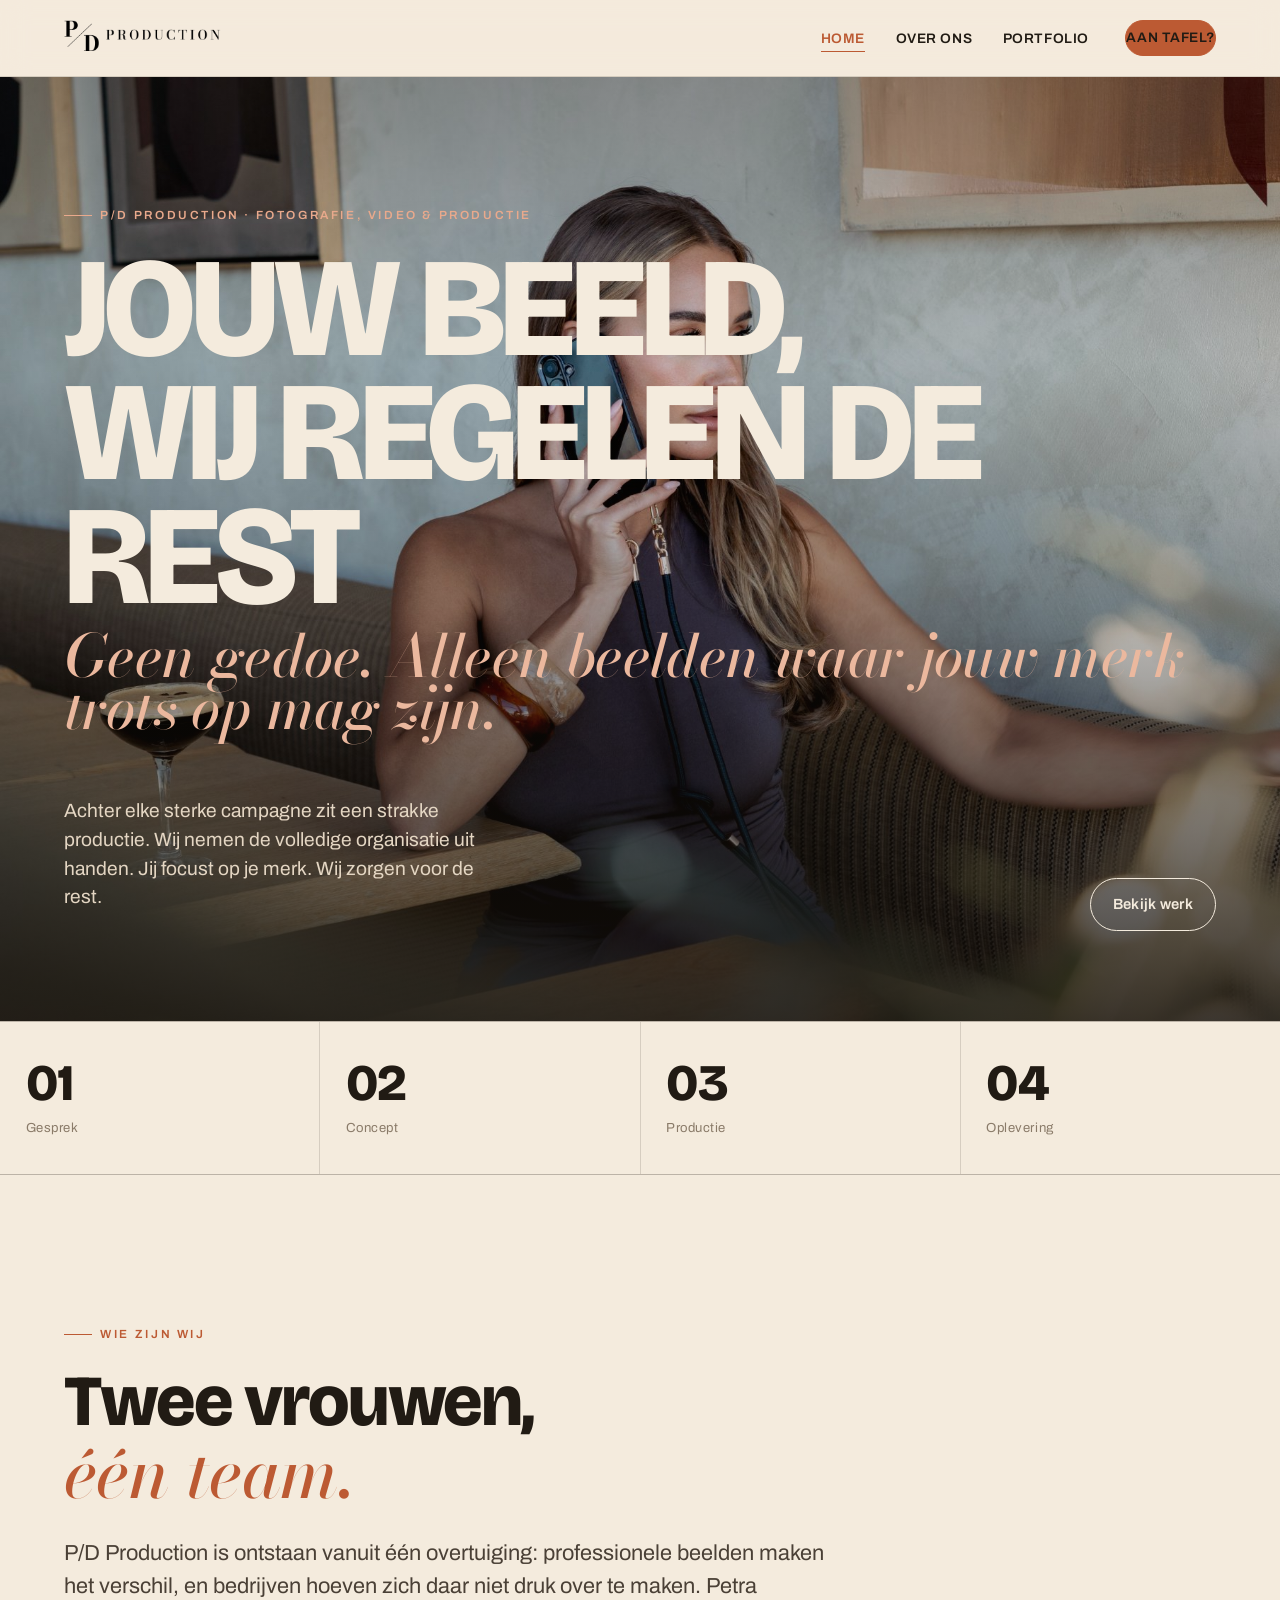
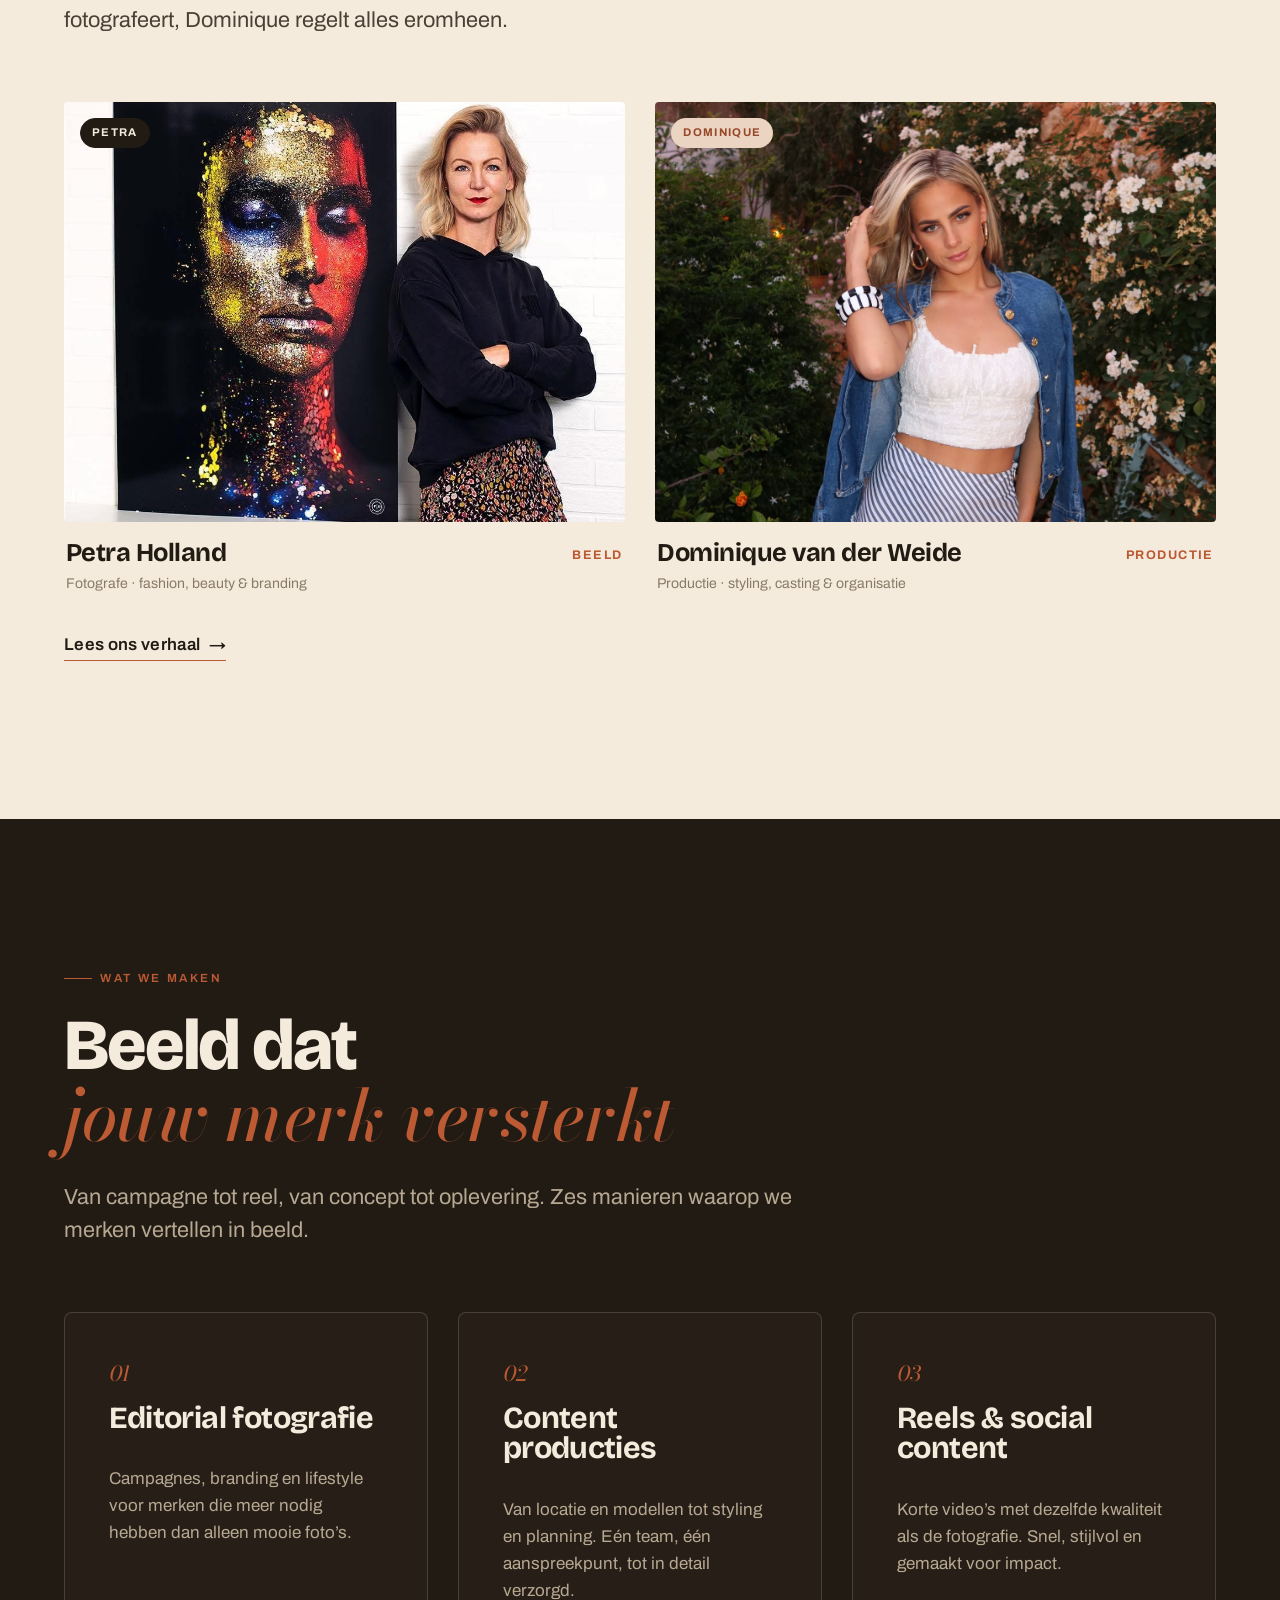
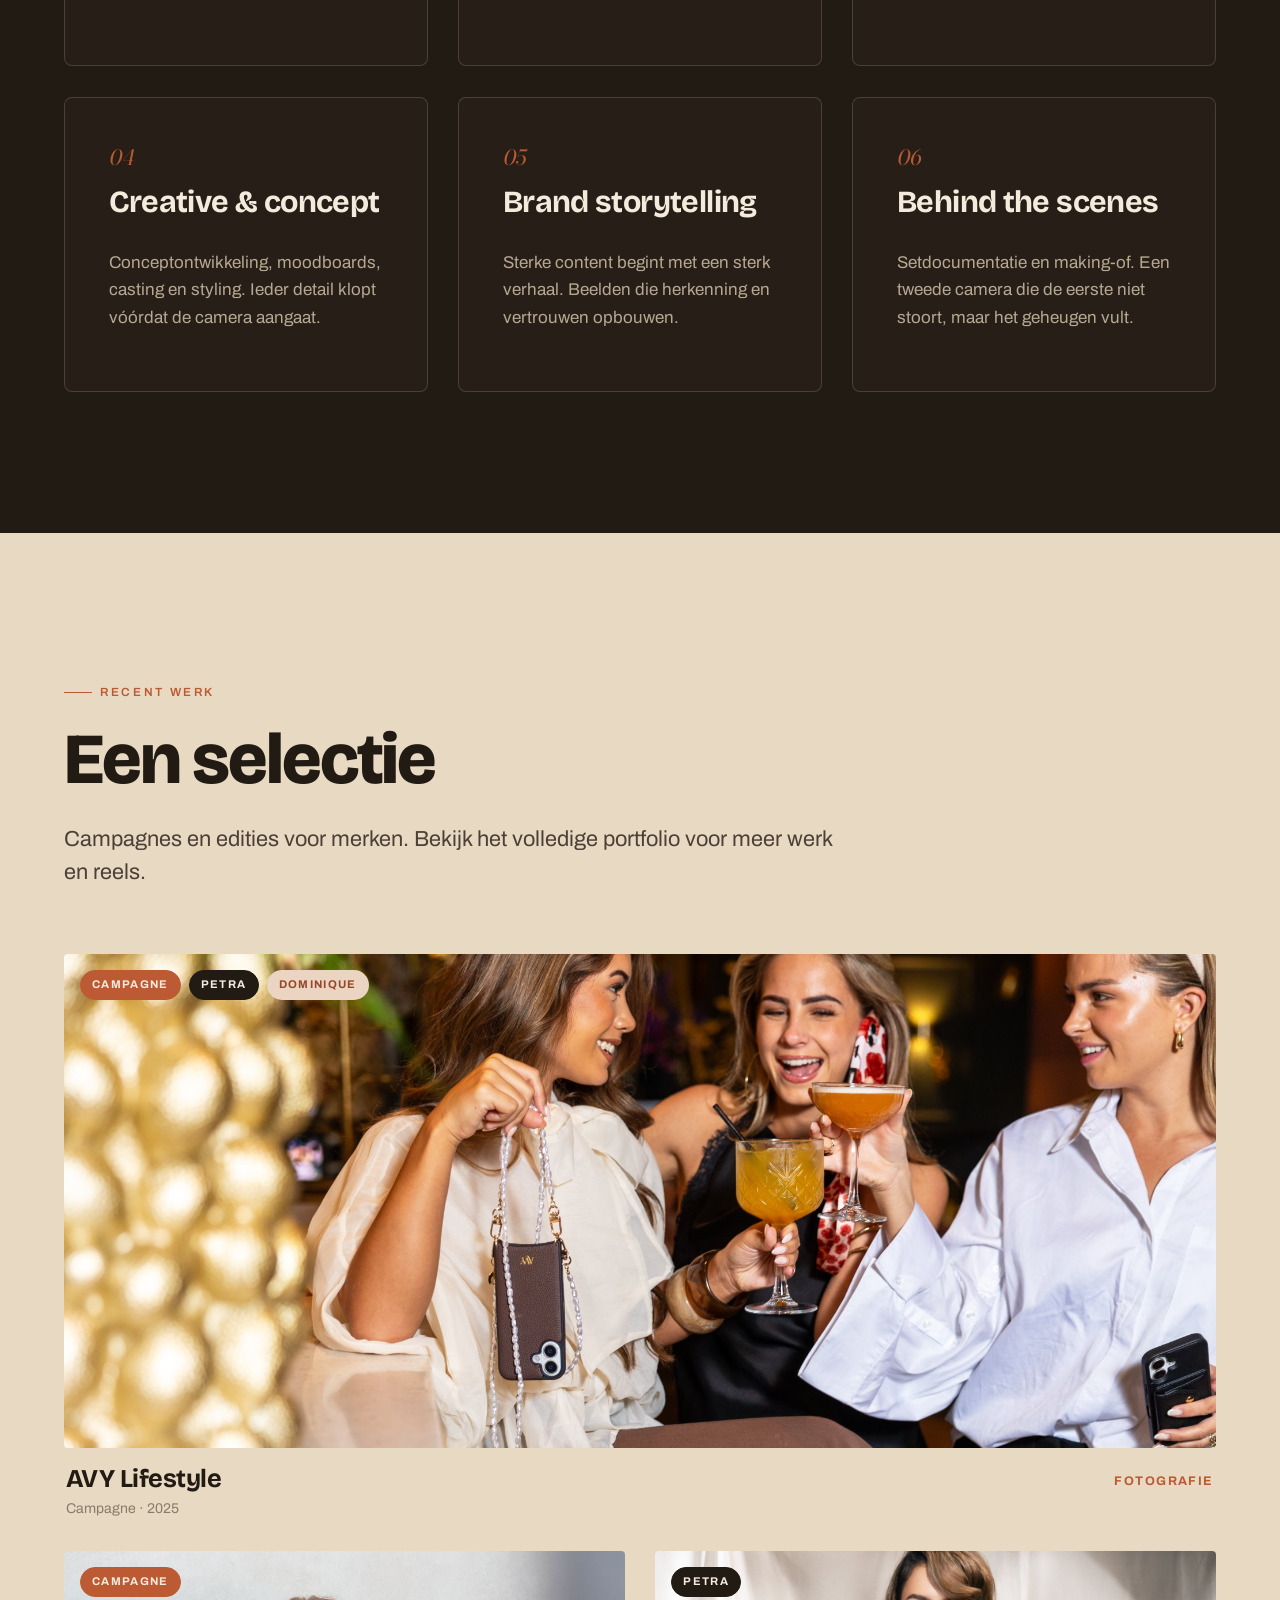
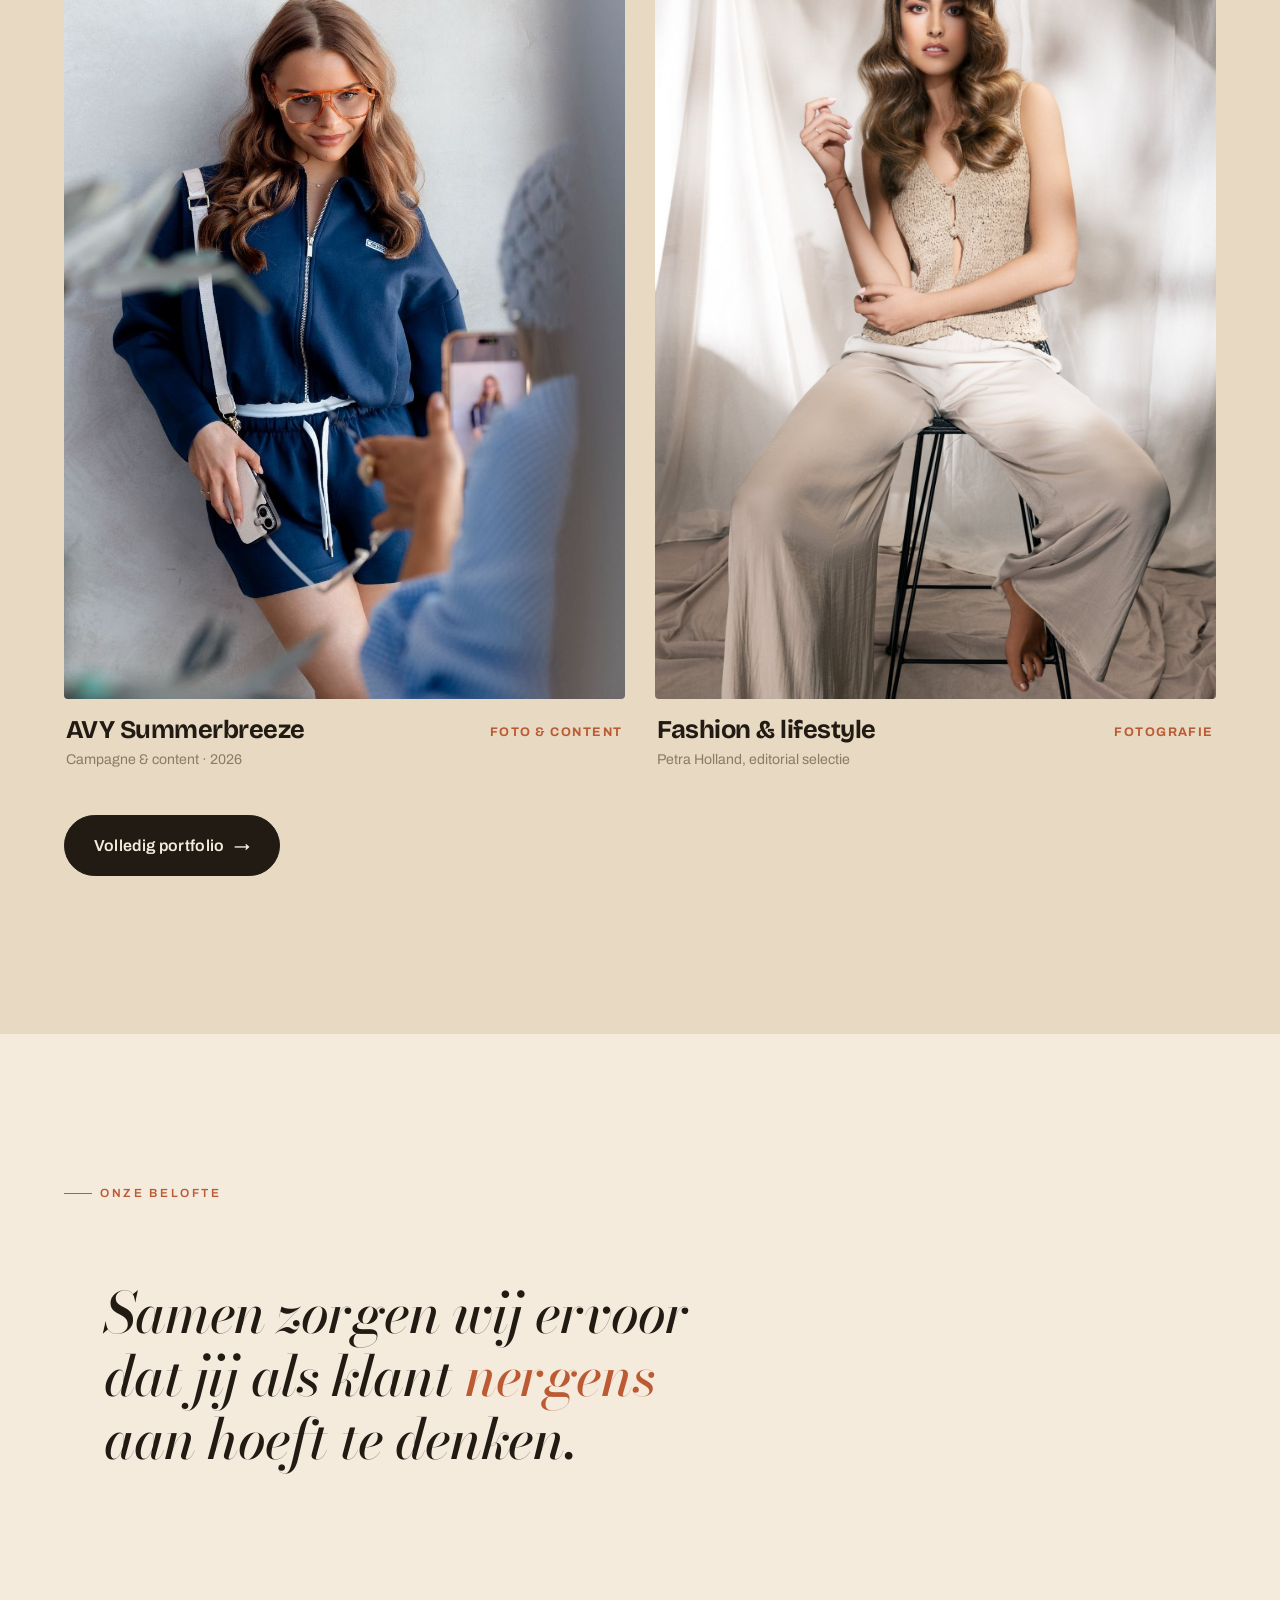
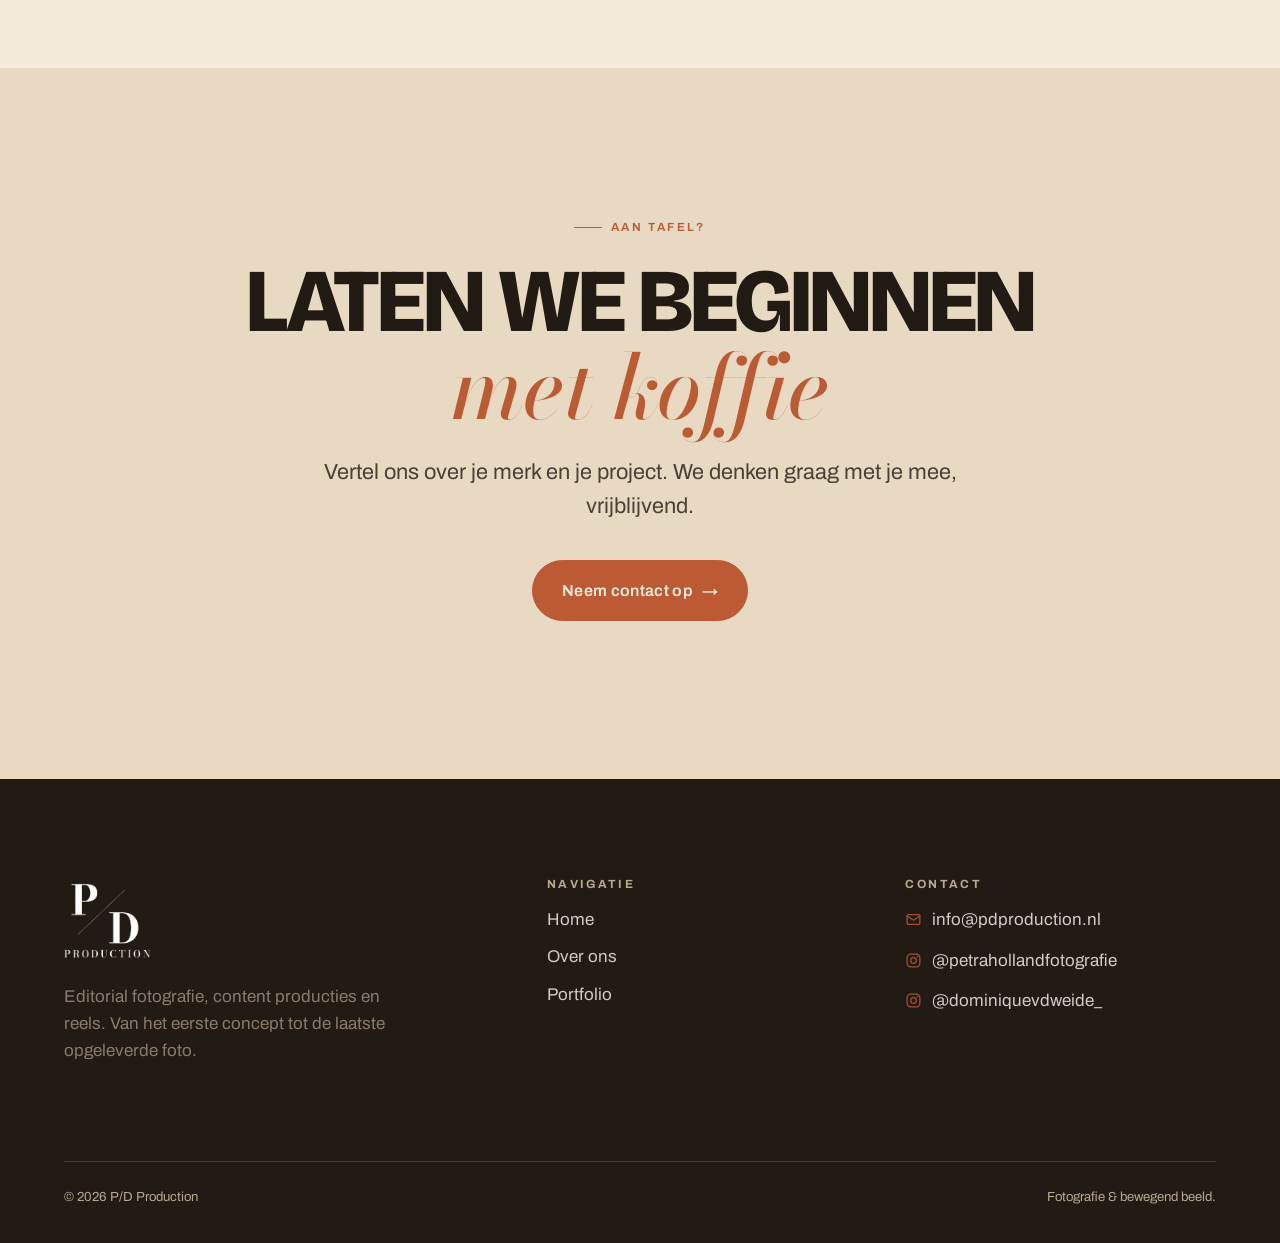
==== commit 4c965791: "nieuwste uitwerkingen 5 juni" ====
--- a/index.html
+++ b/index.html
@@ -3,8 +3,8 @@
 <head>
 <meta charset="UTF-8" />
 <meta name="viewport" content="width=device-width, initial-scale=1.0" />
-<title>P/D Production — Fotografie &amp; bewegend beeld</title>
-<meta name="description" content="P/D Production — Petra Holland & Dominique van der Weide. Editorial fotografie, content producties en reels voor merken. Wij maken content die verbindt." />
+<title>P/D Production, Fotografie &amp; bewegend beeld</title>
+<meta name="description" content="P/D Production, Petra Holland & Dominique van der Weide. Editorial fotografie, content producties en reels voor merken. Wij maken content die verbindt." />
 <link rel="preconnect" href="https://fonts.googleapis.com" />
 <link rel="preconnect" href="https://fonts.gstatic.com" crossorigin />
 <link href="https://fonts.googleapis.com/css2?family=Archivo:wght@400;500;600;700&family=Bodoni+Moda:ital,opsz,wght@0,6..96,500;0,6..96,600;1,6..96,500;1,6..96,600&family=Bricolage+Grotesque:opsz,wght@12..96,400;12..96,600;12..96,700;12..96,800&display=swap" rel="stylesheet" />
@@ -15,7 +15,7 @@
 <!-- ============ NAV ============ -->
 <header class="site-nav" data-screen-label="nav">
   <div class="container nav-inner">
-    <a class="brand" href="index.html" aria-label="P/D Production — home"><img class="brand-logo" src="images/logo.png" alt="P/D Production" /></a>
+    <a class="brand" href="index.html" aria-label="P/D Production, home"><img class="brand-logo" src="images/logo.png" alt="P/D Production" /></a>
     <button class="nav-toggle" aria-label="Menu" aria-expanded="false"><span></span></button>
     <ul class="nav-links">
       <li><a href="index.html" aria-current="page">Home</a></li>
@@ -31,14 +31,14 @@
 <!-- ============ HERO ============ -->
 <section class="hero" data-screen-label="hero">
   <div class="hero__media">
-    <img src="images/hero.jpeg" alt="P/D Production — branding fotografie" />
+    <img src="images/hero.jpeg" alt="P/D Production, branding fotografie" />
   </div>
   <div class="hero__scrim"></div>
   <div class="container hero__inner">
     <p class="eyebrow reveal">P/D Production · Fotografie, video &amp; productie</p>
-    <h1 class="hero__title reveal" data-delay="1">Jouw beeld,<br />wij regelen de rest<span class="serif-accent">samen maken we jouw shootdag moeiteloos — en laten we jouw merk opvallen</span></h1>
+    <h1 class="hero__title reveal" data-delay="1">Jouw beeld,<br />wij regelen de rest<span class="serif-accent">Geen gedoe. Alleen beelden waar jouw merk trots op mag zijn.</span></h1>
     <div class="hero__row reveal" data-delay="2">
-      <p class="hero__sub">Een fotoshoot organiseren is véél werk. Dat nemen wij met liefde van je over — van concept en locatie tot modellen, styling en de uiteindelijke beelden. Jij hoeft alleen maar jezelf te zijn.</p>
+      <p class="hero__sub">Achter elke sterke campagne zit een strakke productie. Wij nemen de volledige organisatie uit handen. Jij focust op je merk. Wij zorgen voor de rest.</p>
       <div class="hero__actions">
         <a class="btn btn--ghost" href="portfolio.html" style="--c:var(--on-dark);">Bekijk werk</a>
       </div>
@@ -129,7 +129,7 @@
       <article class="proj proj--wide reveal">
         <div class="proj__media ar-21-9">
           <div class="proj__tags"><span class="tag tag--accent">Campagne</span><span class="tag tag--pet">Petra</span><span class="tag tag--dom">Dominique</span></div>
-          <img src="images/image11.jpeg" alt="AVY Lifestyle — campagne 2025" />
+          <img src="images/tukkertafel.jpg" alt="AVY Lifestyle campagne 2025" style="object-position: center 22%;" />
         </div>
         <div class="proj__body">
           <div><div class="proj__title">AVY Lifestyle</div><div class="proj__meta">Campagne · 2025</div></div>
@@ -140,7 +140,7 @@
       <article class="proj proj--tall reveal">
         <div class="proj__media ar-3-4">
           <div class="proj__tags"><span class="tag tag--accent">Campagne</span></div>
-          <img src="images/image5.jpeg" alt="AVY Summerbreeze — campagne 2026" />
+          <img src="images/image5.jpeg" alt="AVY Summerbreeze, campagne 2026" />
         </div>
         <div class="proj__body">
           <div><div class="proj__title">AVY Summerbreeze</div><div class="proj__meta">Campagne &amp; content · 2026</div></div>
@@ -151,10 +151,10 @@
       <article class="proj proj--tall reveal" data-delay="1">
         <div class="proj__media ar-3-4">
           <div class="proj__tags"><span class="tag tag--pet">Petra</span></div>
-          <img src="images/image17.jpeg" alt="Petra Holland — fashion editorial" />
-        </div>
-        <div class="proj__body">
-          <div><div class="proj__title">Fashion &amp; lifestyle</div><div class="proj__meta">Petra Holland — editorial selectie</div></div>
+          <img src="images/image17.jpeg" alt="Petra Holland, fashion editorial" />
+        </div>
+        <div class="proj__body">
+          <div><div class="proj__title">Fashion &amp; lifestyle</div><div class="proj__meta">Petra Holland, editorial selectie</div></div>
           <span class="proj__cat">Fotografie</span>
         </div>
       </article>
@@ -177,7 +177,7 @@
   <div class="container">
     <p class="eyebrow eyebrow--center reveal">Aan tafel?</p>
     <h2 class="cta__title reveal" data-delay="1">Laten we beginnen<br /><span class="serif-accent">met koffie</span></h2>
-    <p class="lead reveal" data-delay="2" style="margin:24px auto 36px;text-align:center;">Vertel ons over je merk en je project. We denken graag met je mee — vrijblijvend.</p>
+    <p class="lead reveal" data-delay="2" style="margin:24px auto 36px;text-align:center;">Vertel ons over je merk en je project. We denken graag met je mee, vrijblijvend.</p>
     <p class="reveal" data-delay="3"><a class="btn btn--solid btn--lg" href="contact.html">Neem contact op <span class="arrow" aria-hidden="true">→</span></a></p>
   </div>
 </section>
@@ -203,8 +203,7 @@
       <div class="footer-col">
         <h4>Contact</h4>
         <ul class="contact-list">
-          <li><a href="mailto:info@petraholland.nl"><svg viewBox="0 0 24 24" fill="none" stroke="currentColor" stroke-width="1.8" stroke-linecap="round" stroke-linejoin="round"><rect x="3" y="5" width="18" height="14" rx="2"/><path d="m3 7 9 6 9-6"/></svg>info@petraholland.nl</a></li>
-          <li><a href="mailto:dominiquevanderweide@gmail.com"><svg viewBox="0 0 24 24" fill="none" stroke="currentColor" stroke-width="1.8" stroke-linecap="round" stroke-linejoin="round"><rect x="3" y="5" width="18" height="14" rx="2"/><path d="m3 7 9 6 9-6"/></svg>dominiquevanderweide@gmail.com</a></li>
+          <li><a href="mailto:info@pdproduction.nl"><svg viewBox="0 0 24 24" fill="none" stroke="currentColor" stroke-width="1.8" stroke-linecap="round" stroke-linejoin="round"><rect x="3" y="5" width="18" height="14" rx="2"/><path d="m3 7 9 6 9-6"/></svg>info@pdproduction.nl</a></li>
           <li><a href="https://instagram.com/petrahollandfotografie" target="_blank" rel="noopener"><svg viewBox="0 0 24 24" fill="none" stroke="currentColor" stroke-width="1.8" stroke-linecap="round" stroke-linejoin="round"><rect x="3" y="3" width="18" height="18" rx="5"/><circle cx="12" cy="12" r="4"/><circle cx="17.5" cy="6.5" r="1.1" fill="currentColor" stroke="none"/></svg>@petrahollandfotografie</a></li>
           <li><a href="https://instagram.com/dominiquevdweide_" target="_blank" rel="noopener"><svg viewBox="0 0 24 24" fill="none" stroke="currentColor" stroke-width="1.8" stroke-linecap="round" stroke-linejoin="round"><rect x="3" y="3" width="18" height="18" rx="5"/><circle cx="12" cy="12" r="4"/><circle cx="17.5" cy="6.5" r="1.1" fill="currentColor" stroke="none"/></svg>@dominiquevdweide_</a></li>
         </ul>
--- a/styles.css
+++ b/styles.css
@@ -520,3 +520,49 @@
 #dp-tweaks .dpt-segbtn.on { background: var(--accent); border-color: var(--accent); color: #fff; }
 #dp-tweaks .dpt-foot { padding: 10px 14px 13px; font-size: 0.72rem; color: var(--on-dark-mut); border-top: 1px solid rgba(244,235,221,0.1); }
 
+/* =========================================================
+   MOBIELE VERFIJNINGEN (telefoon-proof)
+   ========================================================= */
+/* "Wie zijn wij" twee-koloms blok op over-ons */
+.about-cols { grid-template-columns: 0.85fr 1.15fr; }
+@media (max-width: 820px){ .about-cols { grid-template-columns: 1fr; } }
+.about-portrait img { width: 100%; height: auto; border-radius: var(--r); }
+
+/* Algemene tablet/telefoon polish */
+@media (max-width: 760px){
+  body { font-size: 16px; }
+  /* iets meer ademruimte rond de pagina-randen */
+  :root { --gutter: 20px; }
+  /* hero leest prettiger op smal scherm */
+  .hero { min-height: 88vh; }
+  .hero__inner { padding-top: 104px; }
+  .hero__row { gap: 20px; }
+  .hero__actions { width: 100%; }
+  .hero__actions .btn { width: 100%; justify-content: center; }
+  /* knoppen vullen de breedte zodat ze makkelijk te tikken zijn */
+  .cta .btn, .section .btn--lg { width: 100%; justify-content: center; }
+  /* sectie-koppen netjes onder elkaar */
+  .sec-head { flex-direction: column; align-items: flex-start; gap: 14px; }
+  .sec-head .measure { max-width: none; }
+}
+
+/* Heel kleine schermen */
+@media (max-width: 420px){
+  .metastrip { grid-template-columns: 1fr 1fr; }
+  .filterbar { gap: 8px; }
+  .filter { font-size: 0.8rem; padding: 9px 14px; }
+  /* contactkaarten niet te krap */
+  .contact-card { padding: 20px; }
+}
+
+/* Voorkom horizontaal scrollen door te brede media */
+img, video, iframe { max-width: 100%; }
+.proj__media, .m-item, .masonry figure { max-width: 100%; }
+
+/* Grotere, makkelijk tikbare nav-links in het mobiele menu */
+@media (max-width: 860px){
+  .nav-links a { padding-block: 6px; }
+  .nav-links .btn { width: 100%; justify-content: center; margin-top: 6px; }
+}
+
+
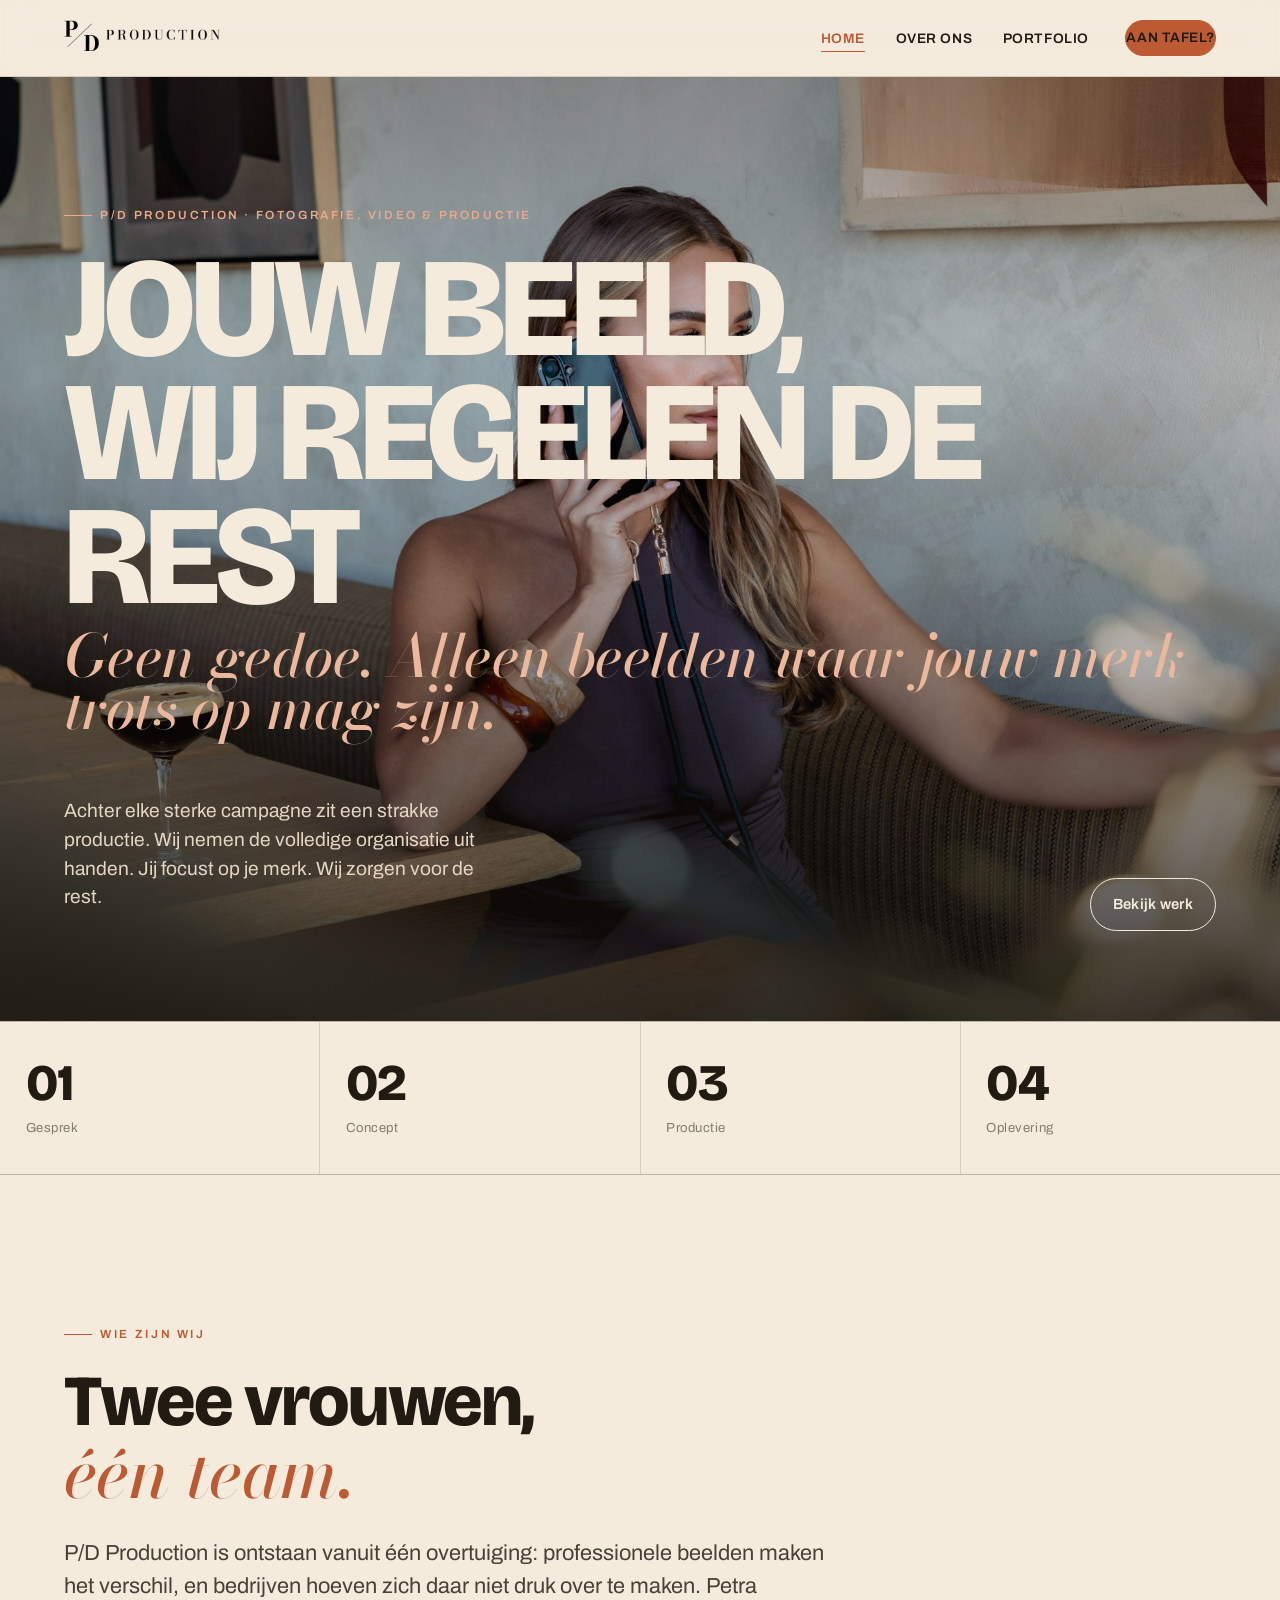
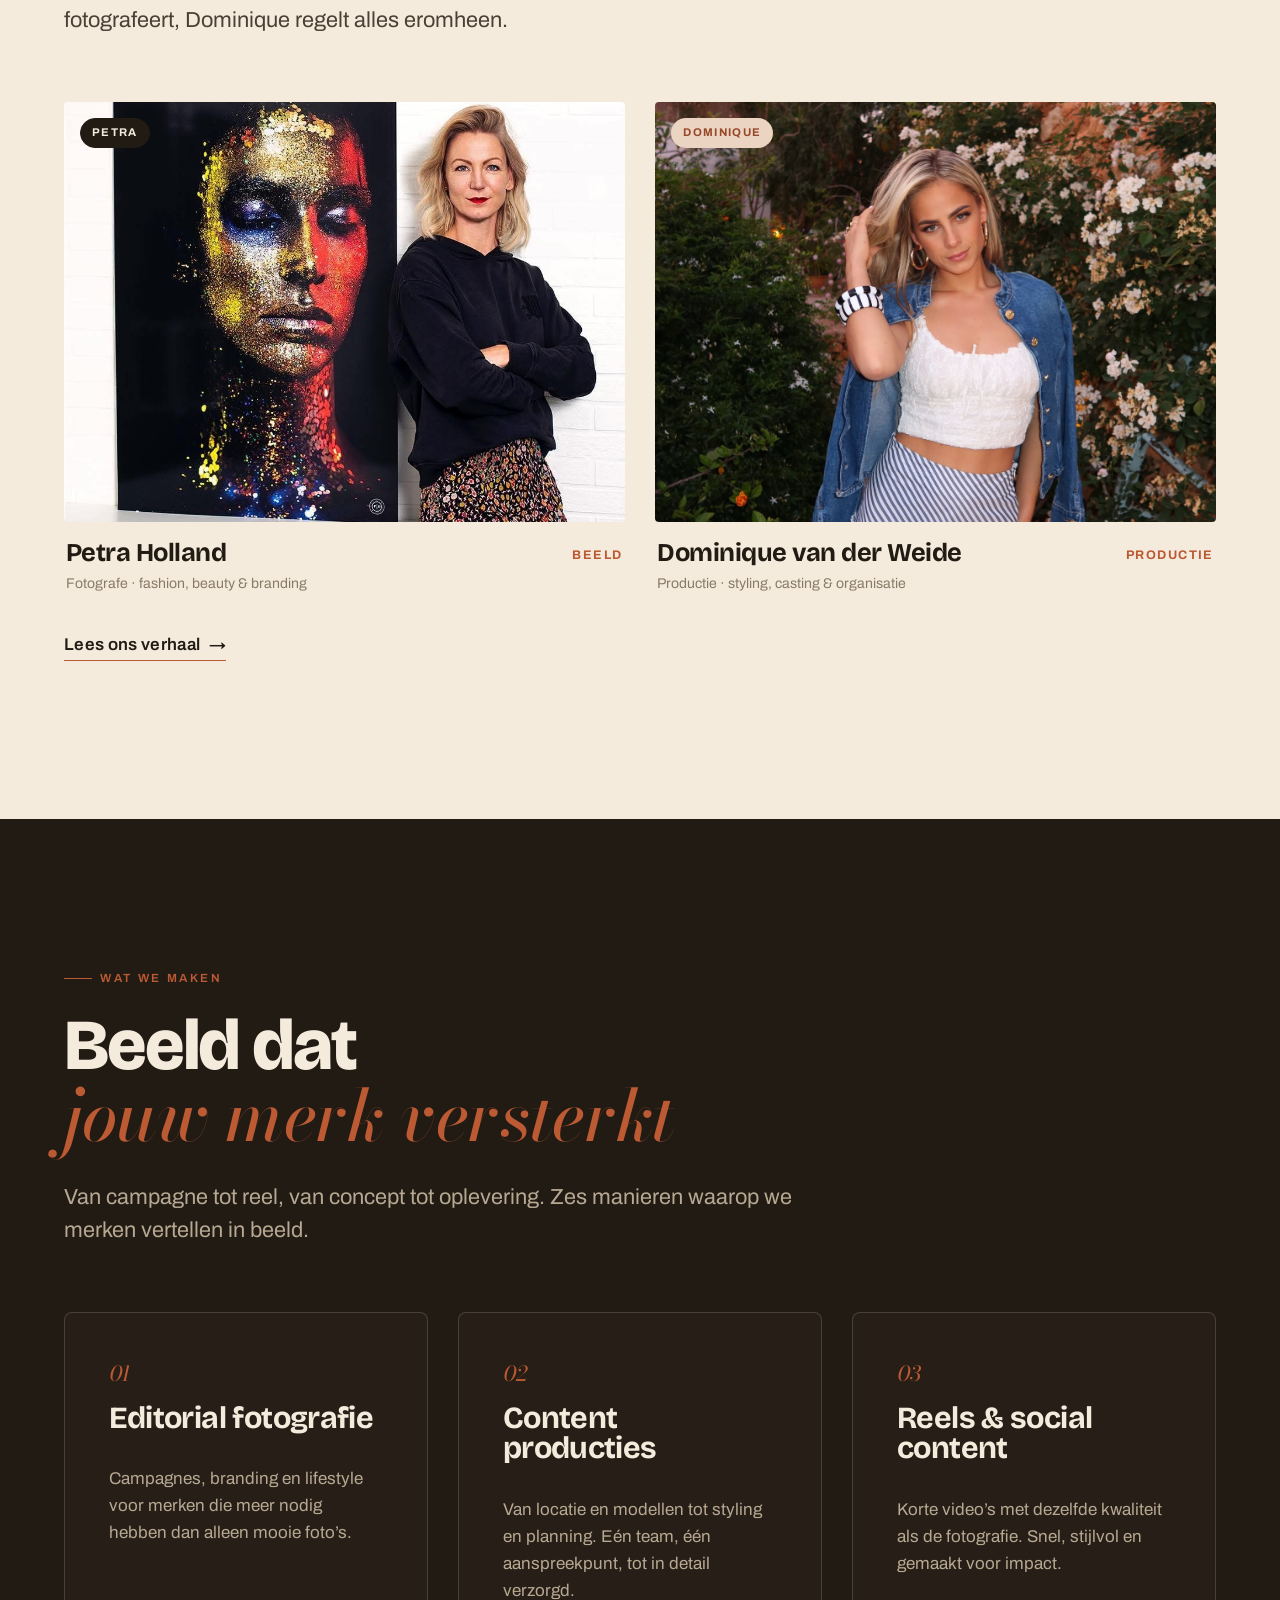
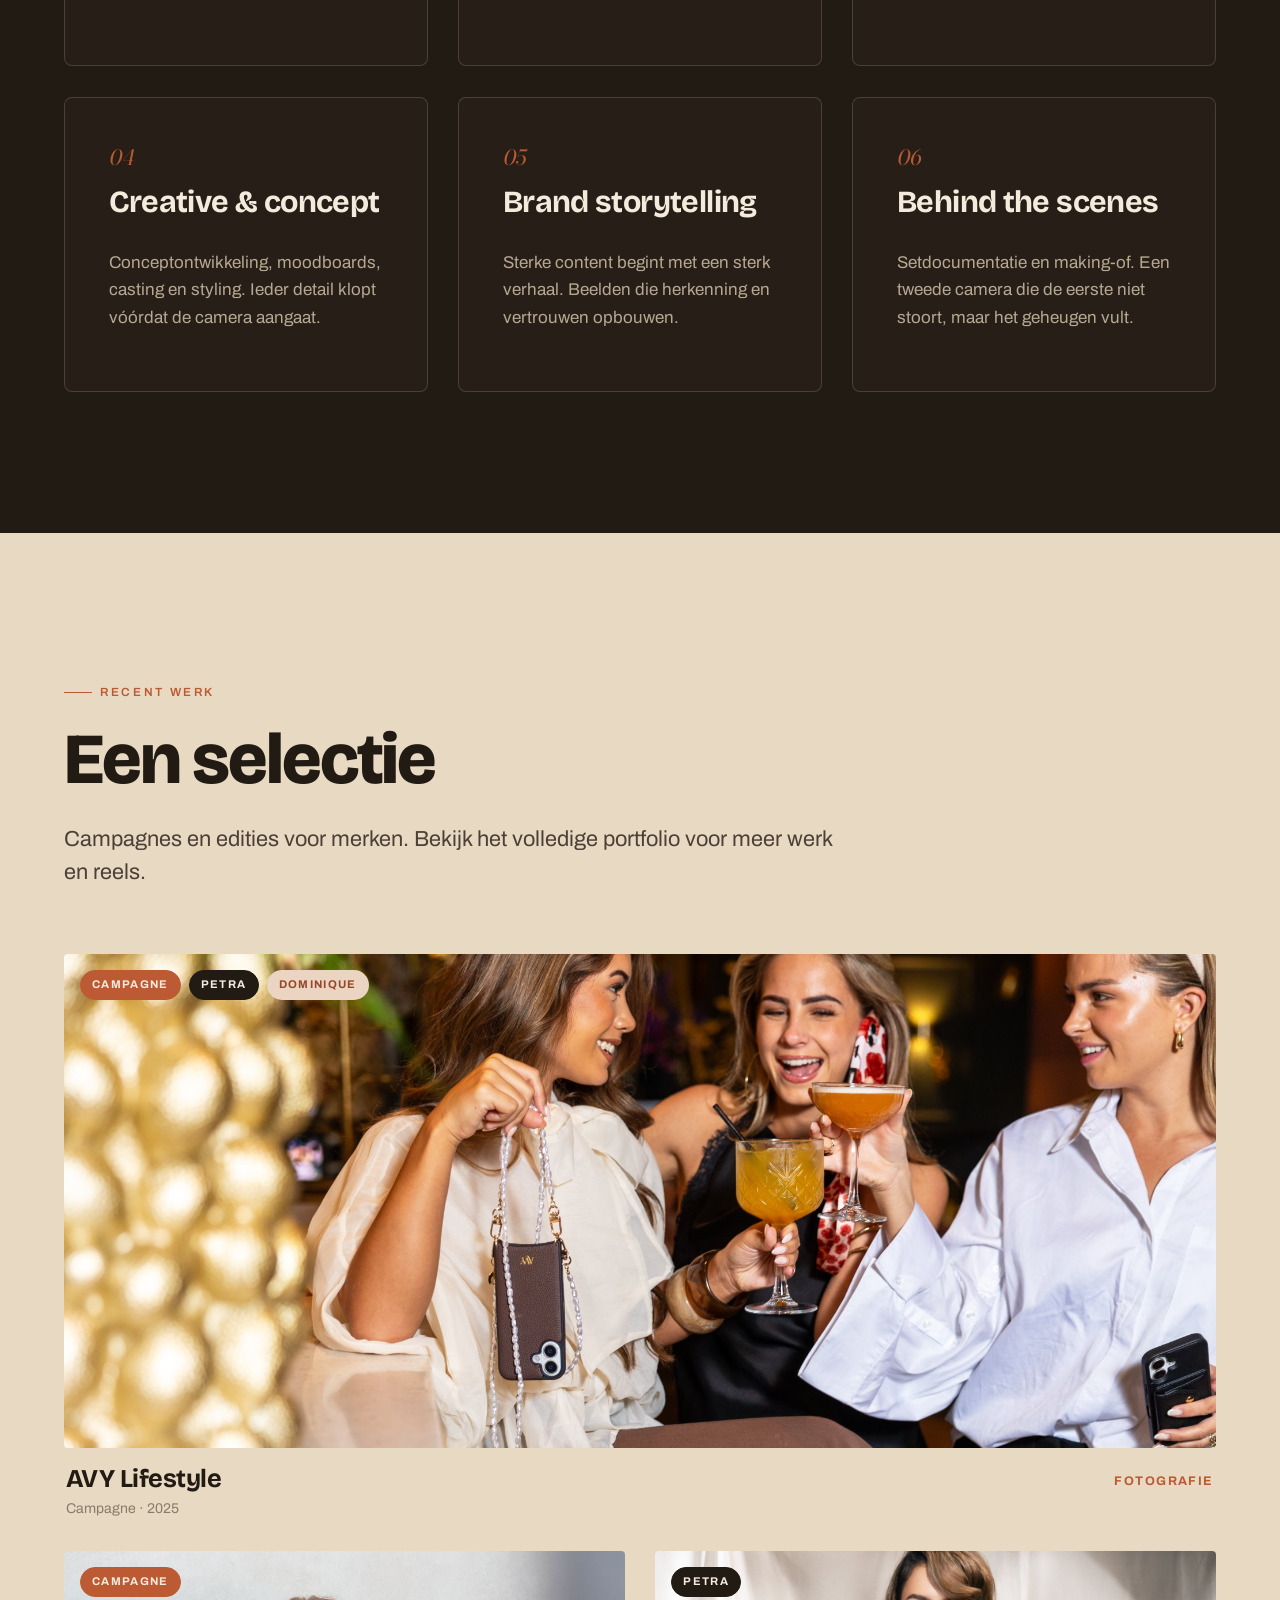
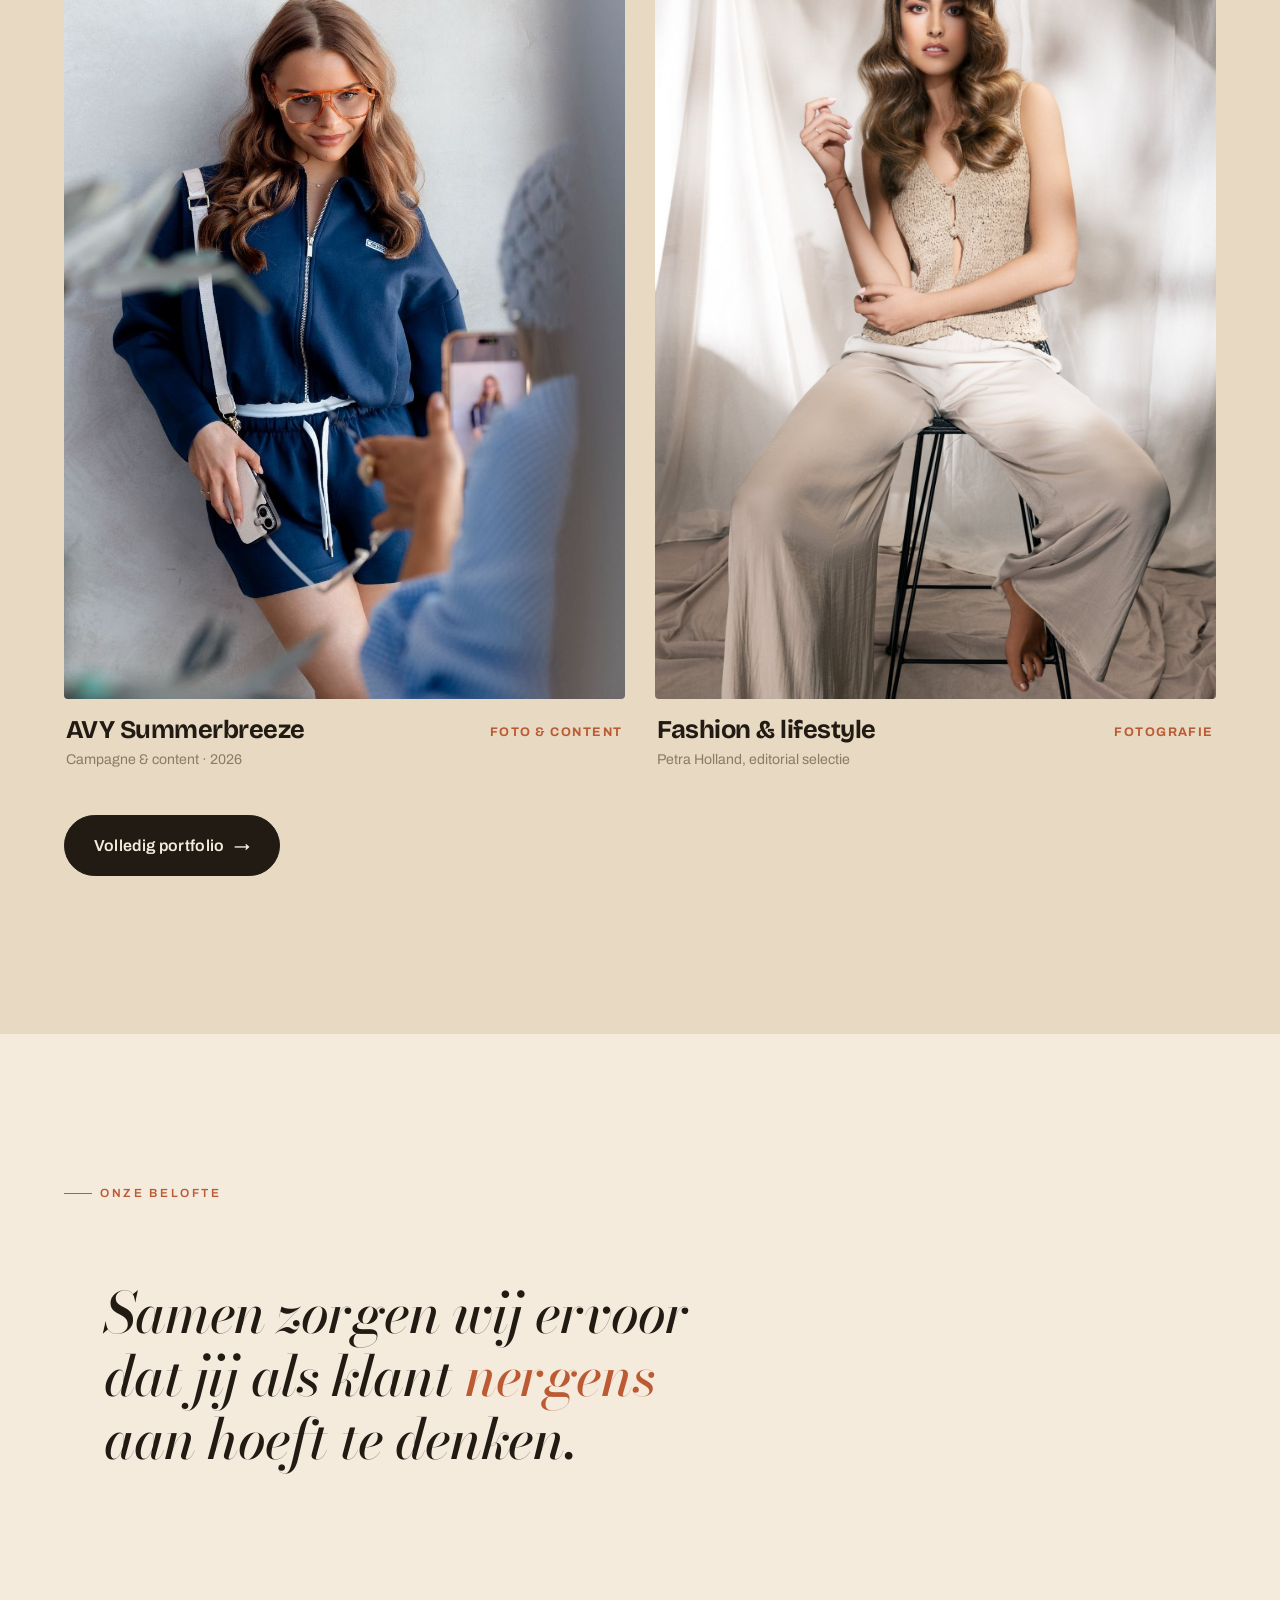
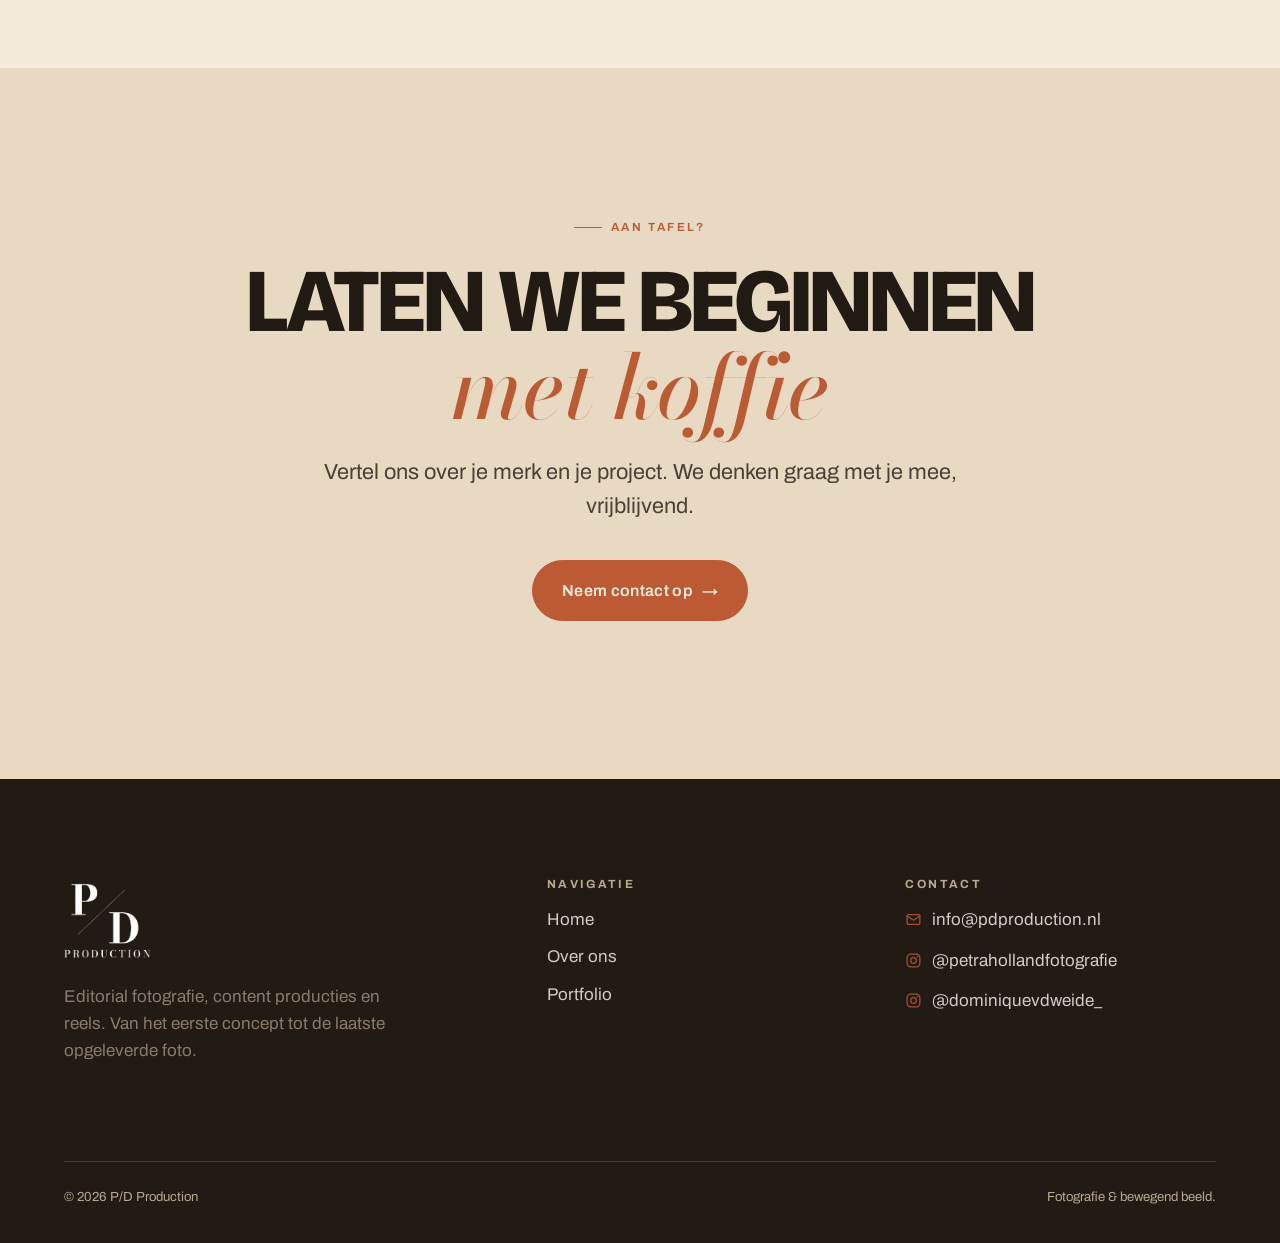
==== commit 4ac6e3b4: "fix header" ====
--- a/index.html
+++ b/index.html
@@ -2,7 +2,7 @@
 <html lang="nl">
 <head>
 <meta charset="UTF-8" />
-<meta name="viewport" content="width=device-width, initial-scale=1.0" />
+<meta name="viewport" content="width=device-width, initial-scale=1.0, viewport-fit=cover" />
 <title>P/D Production, Fotografie &amp; bewegend beeld</title>
 <meta name="description" content="P/D Production, Petra Holland & Dominique van der Weide. Editorial fotografie, content producties en reels voor merken. Wij maken content die verbindt." />
 <link rel="preconnect" href="https://fonts.googleapis.com" />
--- a/styles.css
+++ b/styles.css
@@ -38,6 +38,7 @@
 @media (prefers-reduced-motion: reduce) { html { scroll-behavior: auto; } }
 body {
   margin: 0;
+  overflow-x: hidden;
   background: var(--paper);
   color: var(--ink);
   font-family: var(--font-body);
@@ -143,12 +144,25 @@
 /* ---------- Navigation ---------- */
 .site-nav {
   position: sticky; top: 0; z-index: 60;
+  border-bottom: 1px solid var(--line);
+  /* push content below device notch / status bar */
+  padding-top: max(env(safe-area-inset-top, 0px), 0px);
+}
+@supports not (padding-top: env(safe-area-inset-top)) {
+  /* fallback for browsers that don't support env(): keep the nav intact */
+  .site-nav { padding-top: 0; }
+}
+/* backdrop on a pseudo so backdrop-filter does NOT create a fixed-pos containing block
+   (backdrop-filter on the element itself would trap position:fixed children like the mobile menu) */
+.site-nav::before {
+  content: '';
+  position: absolute; inset: 0; z-index: -1; pointer-events: none;
   background: color-mix(in srgb, var(--paper) 86%, transparent);
   backdrop-filter: blur(14px);
-  border-bottom: 1px solid var(--line);
-}
-.site-nav.on-dark { background: color-mix(in srgb, var(--ink) 80%, transparent); border-bottom-color: var(--line-dark); color: var(--on-dark); }
-.nav-inner { display: flex; align-items: center; justify-content: space-between; height: 76px; }
+}
+.site-nav.on-dark { border-bottom-color: var(--line-dark); color: var(--on-dark); }
+.site-nav.on-dark::before { background: color-mix(in srgb, var(--ink) 80%, transparent); }
+.nav-inner { display: flex; align-items: center; justify-content: space-between; min-height: 76px; padding-block: 14px; }
 .brand { display: flex; align-items: baseline; gap: 0.5ch; font-family: var(--font-display); font-weight: 800; font-size: 1.18rem; letter-spacing: -0.02em; text-transform: uppercase; }
 .brand .amp { color: var(--accent); font-family: var(--font-serif); font-style: italic; font-weight: 500; text-transform: none; }
 .nav-links { display: flex; align-items: center; gap: clamp(18px, 2.4vw, 40px); list-style: none; margin: 0; padding: 0; }
@@ -176,12 +190,15 @@
 @media (max-width: 860px) {
   .nav-toggle { display: inline-flex; }
   .nav-links {
-    position: fixed; inset: 76px 0 auto 0;
+    position: fixed; top: 0; left: 0; right: 0;
+    padding-top: calc(max(env(safe-area-inset-top, 0px), 0px) + 76px + 28px + 14px);
     flex-direction: column; align-items: flex-start; gap: 0;
     background: var(--ink); color: var(--on-dark);
-    padding: 16px var(--gutter) 40px;
+    padding-inline: var(--gutter);
+    padding-bottom: 40px;
     transform: translateY(-120%); transition: transform .4s var(--ease);
     border-bottom: 1px solid var(--line-dark);
+    z-index: 59;
   }
   .nav-links.open { transform: translateY(0); }
   .nav-links a { font-size: 1.5rem; font-family: var(--font-display); padding: 14px 0; width: 100%; text-transform: none; letter-spacing: -0.01em; }
@@ -565,4 +582,79 @@
   .nav-links .btn { width: 100%; justify-content: center; margin-top: 6px; }
 }
 
-
+/* =========================================================
+   EXTRA MOBIELE VERFIJNINGEN
+   ========================================================= */
+
+/* Alle koppen breken netjes af – nooit horizontaal overflow */
+h1, h2, h3, h4,
+.h-xl, .h-lg, .h-md,
+.page-title, .display, .hero__title, .cta__title, .bigquote {
+  overflow-wrap: break-word;
+  word-break: break-word;
+}
+
+/* Hero-titel schaalt verder terug op smalle telefoons */
+@media (max-width: 480px) {
+  .hero__title { font-size: clamp(2.2rem, 10vw, 3.4rem); }
+  .hero__title .serif-accent { font-size: 0.52em; }
+}
+@media (max-width: 360px) {
+  .hero__title { font-size: clamp(1.9rem, 9vw, 2.8rem); }
+}
+
+/* Filterbalk scrollt horizontaal op kleine schermen ipv omslaan */
+@media (max-width: 560px) {
+  .filters {
+    flex-wrap: nowrap;
+    overflow-x: auto;
+    -webkit-overflow-scrolling: touch;
+    padding-bottom: 8px;
+    scrollbar-width: none;
+    /* fade-out aan de rechterrand geeft aan dat er meer is */
+    -webkit-mask-image: linear-gradient(to right, black 85%, transparent 100%);
+    mask-image: linear-gradient(to right, black 85%, transparent 100%);
+  }
+  .filters::-webkit-scrollbar { display: none; }
+  .filter { flex-shrink: 0; }
+}
+
+/* Footer wordt volledig éénkoloms op telefoon */
+@media (max-width: 480px) {
+  .footer-grid { grid-template-columns: 1fr; gap: 32px; }
+  .footer-bottom { flex-direction: column; gap: 6px; text-align: center; }
+}
+
+/* Minimale tikoppervlaktes (Apple/Google-richtlijn: 44px) */
+@media (max-width: 860px) {
+  .btn { min-height: 44px; }
+  .filter { min-height: 44px; }
+  .proj__play { width: 52px; height: 52px; }
+}
+
+/* Kaart-titels knippen nooit af, maar wrappen netjes */
+.proj__title, .proj__meta { overflow-wrap: break-word; }
+
+/* Contactkaarten stapelen op de smalste schermen */
+@media (max-width: 360px) {
+  .contact-card { padding: 16px; }
+  .form-row { grid-template-columns: 1fr; gap: 0; }
+}
+
+/* Paginatitel (over-ons, portfolio) schaalt veilig terug */
+@media (max-width: 480px) {
+  .page-title { font-size: clamp(2.2rem, 8vw, 3.4rem); }
+}
+
+/* CTA-sectie: knop altijd vol breedte en netjes gecentreerd op mobiel */
+@media (max-width: 760px) {
+  .cta p { display: flex; justify-content: center; }
+  .cta .btn { width: auto; min-width: min(100%, 300px); }
+}
+
+/* Profiel-foto's op smal scherm max. de helft van de viewport hoog */
+@media (max-width: 820px) {
+  .profile__photo img, .about-portrait img { max-height: 70vw; object-fit: cover; }
+}
+
+
